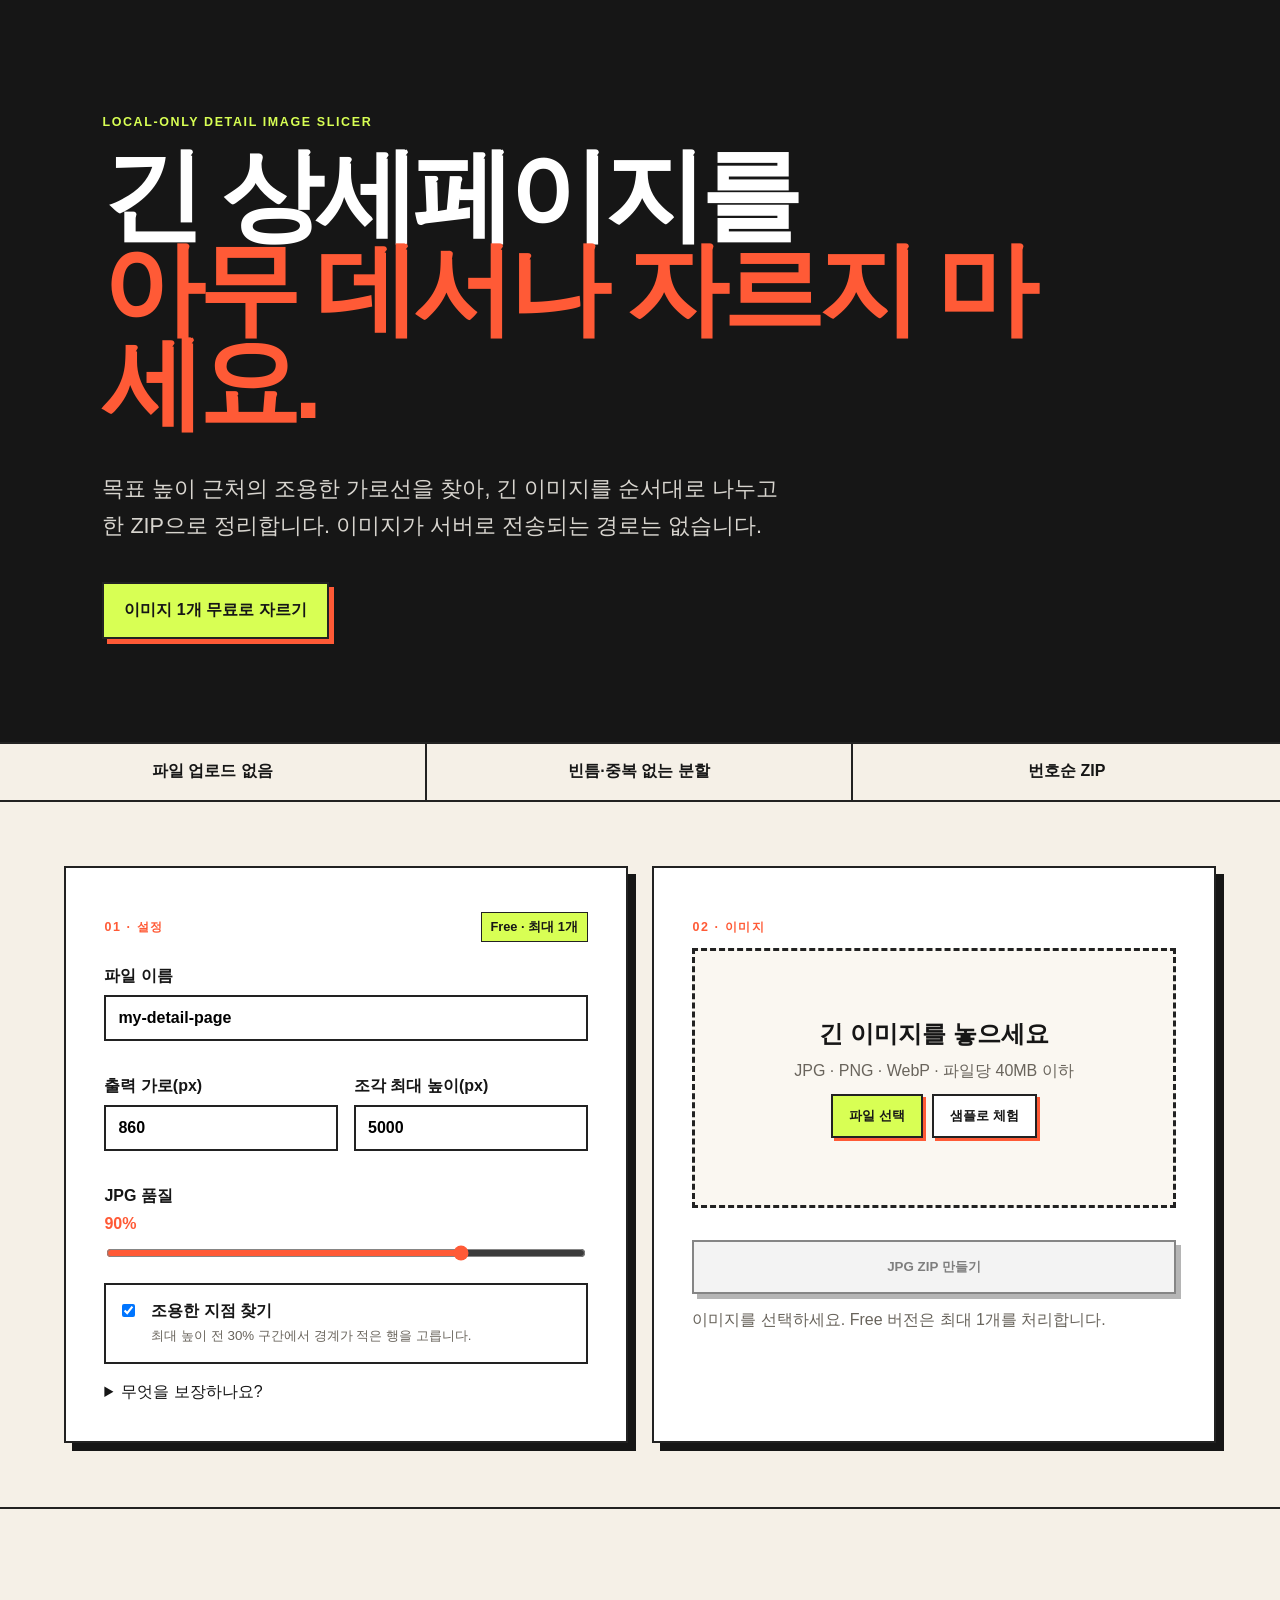
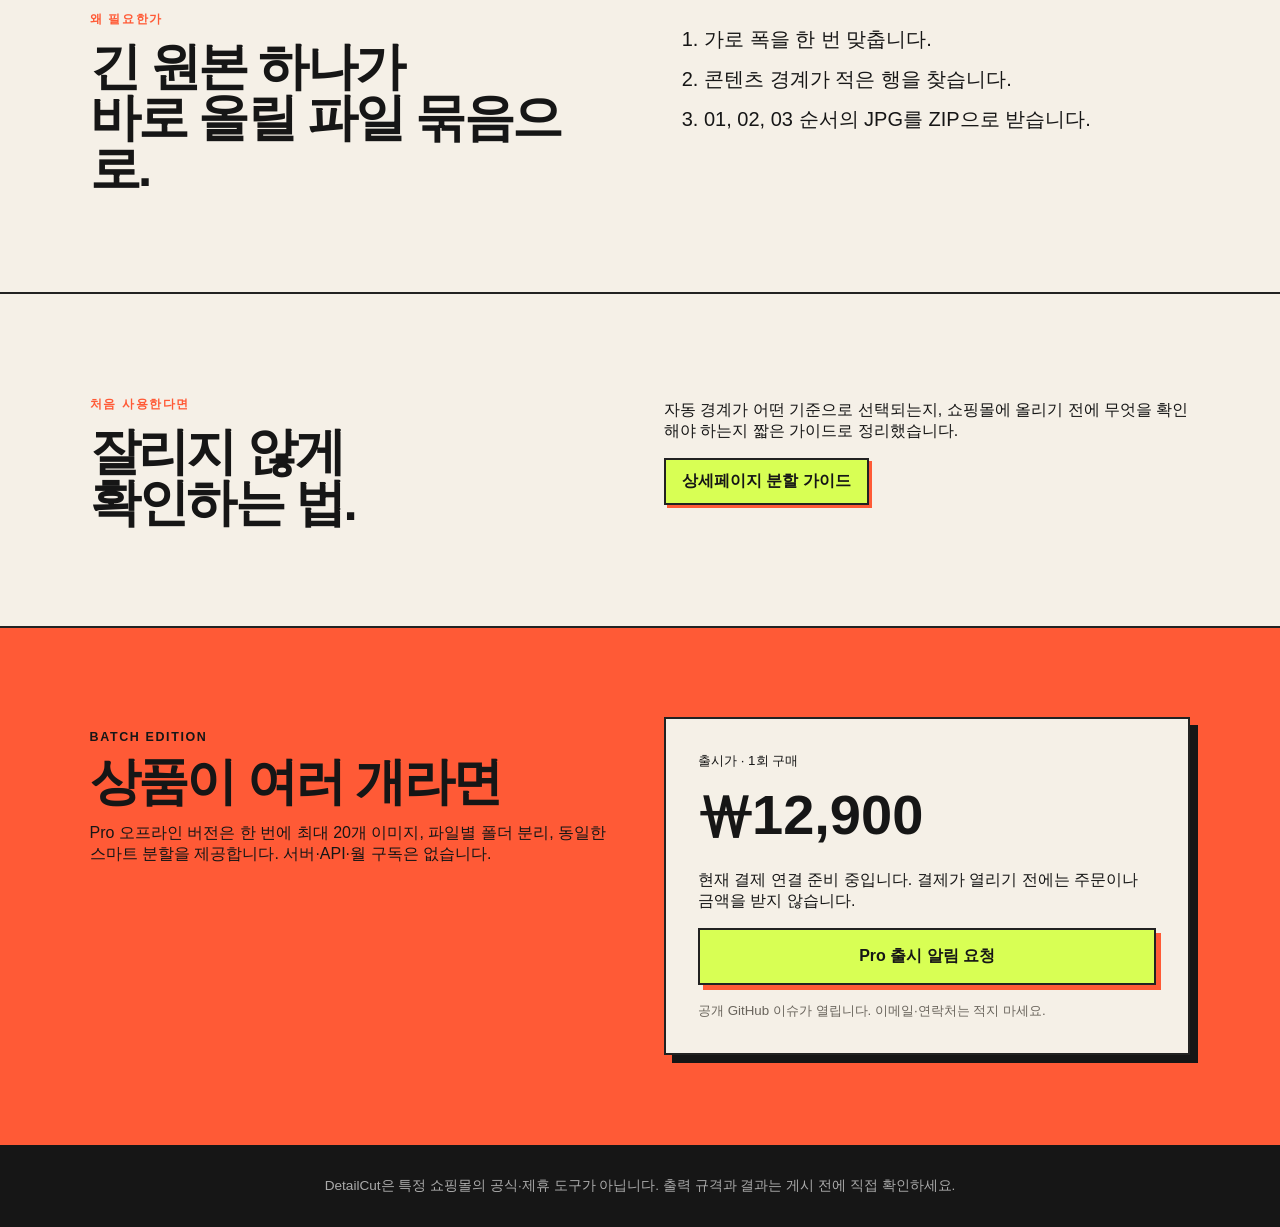
==== index.html @ d0f5c9bd "Add privacy-safe Pro interest path" ====
<!doctype html>
<html lang="ko">
<head>
  <meta charset="utf-8">
  <meta name="viewport" content="width=device-width, initial-scale=1">
  <meta name="description" content="긴 상품 상세 이미지를 내용이 적은 지점에서 나눠 JPG와 ZIP으로 받는 로컬 브라우저 도구입니다.">
  <link rel="canonical" href="https://softpeanut.github.io/detailcut/">
  <meta property="og:type" content="website">
  <meta property="og:title" content="DetailCut — 긴 상세페이지, 끊김 적게 나누기">
  <meta property="og:description" content="긴 상품 상세 이미지를 조용한 경계에서 나눠 번호순 JPG ZIP으로 받으세요. 파일은 서버로 전송되지 않습니다.">
  <meta property="og:url" content="https://softpeanut.github.io/detailcut/">
  <meta property="og:image" content="https://softpeanut.github.io/detailcut/cover.png">
  <meta name="twitter:card" content="summary_large_image">
  <title>DetailCut — 긴 상세페이지, 끊김 적게 나누기</title>
  <link rel="stylesheet" href="styles.css">
  <script type="application/ld+json">{"@context":"https://schema.org","@type":"WebApplication","name":"DetailCut","url":"https://softpeanut.github.io/detailcut/","applicationCategory":"DesignApplication","operatingSystem":"Any modern browser","isAccessibleForFree":true,"description":"긴 상품 상세 이미지를 조용한 가로 경계에서 나눠 번호순 JPG ZIP으로 만드는 로컬 브라우저 도구입니다.","offers":{"@type":"Offer","price":"0","priceCurrency":"KRW"}}</script>
</head>
<body>
  <header>
    <p class="eyebrow">LOCAL-ONLY DETAIL IMAGE SLICER</p>
    <h1>긴 상세페이지를<br><em>아무 데서나 자르지 마세요.</em></h1>
    <p class="lead">목표 높이 근처의 조용한 가로선을 찾아, 긴 이미지를 순서대로 나누고 한 ZIP으로 정리합니다. 이미지가 서버로 전송되는 경로는 없습니다.</p>
    <a class="button" href="#tool">이미지 1개 무료로 자르기</a>
  </header>

  <main>
    <section class="proof" aria-label="제품 특징">
      <span>파일 업로드 없음</span><span>빈틈·중복 없는 분할</span><span>번호순 ZIP</span>
    </section>

    <section id="tool" class="workspace">
      <div class="panel settings">
        <div class="section-title"><p class="eyebrow dark">01 · 설정</p><span id="edition" class="edition"></span></div>
        <label>파일 이름
          <input id="name" value="my-detail-page" maxlength="60" autocomplete="off">
        </label>
        <div class="grid">
          <label>출력 가로(px)
            <input id="width" type="number" min="320" max="2400" step="1" value="860">
          </label>
          <label>조각 최대 높이(px)
            <input id="height" type="number" min="800" max="10000" step="1" value="5000">
          </label>
        </div>
        <label>JPG 품질 <output id="quality-value">90%</output>
          <input id="quality" type="range" min="60" max="100" value="90">
        </label>
        <label class="toggle"><input id="smart-cut" type="checkbox" checked><span><b>조용한 지점 찾기</b><small>최대 높이 전 30% 구간에서 경계가 적은 행을 고릅니다.</small></span></label>
        <details><summary>무엇을 보장하나요?</summary><p>결과 조각의 행은 순서대로 이어지고 겹치거나 비지 않습니다. 다만 자동 분할은 이미지의 의미를 이해하지 않으므로, 업로드 전에 결과를 직접 확인해야 합니다.</p></details>
      </div>

      <div class="panel input-panel">
        <p class="eyebrow dark">02 · 이미지</p>
        <div id="dropzone" class="dropzone" role="button" tabindex="0" aria-label="긴 상세 이미지 선택">
          <input id="files" type="file" accept="image/jpeg,image/png,image/webp" hidden>
          <strong>긴 이미지를 놓으세요</strong>
          <span>JPG · PNG · WebP · 파일당 40MB 이하</span>
          <div class="drop-actions"><button id="browse" class="button small" type="button">파일 선택</button><button id="sample" class="button small secondary" type="button">샘플로 체험</button></div>
        </div>
        <div id="queue" class="queue" aria-live="polite"></div>
        <div id="preview" class="preview" hidden><canvas id="preview-canvas" aria-label="예상 분할선 미리보기"></canvas><p id="preview-summary"></p></div>
        <button id="export" class="button export" type="button" disabled>JPG ZIP 만들기</button>
        <p id="status" class="status" role="status"></p>
      </div>
    </section>

    <section class="explain">
      <div><p class="eyebrow dark">왜 필요한가</p><h2>긴 원본 하나가<br>바로 올릴 파일 묶음으로.</h2></div>
      <ol><li>가로 폭을 한 번 맞춥니다.</li><li>콘텐츠 경계가 적은 행을 찾습니다.</li><li>01, 02, 03 순서의 JPG를 ZIP으로 받습니다.</li></ol>
    </section>

    <section class="explain">
      <div><p class="eyebrow dark">처음 사용한다면</p><h2>잘리지 않게<br>확인하는 법.</h2></div>
      <div><p>자동 경계가 어떤 기준으로 선택되는지, 쇼핑몰에 올리기 전에 무엇을 확인해야 하는지 짧은 가이드로 정리했습니다.</p><a class="button small" href="guide.html">상세페이지 분할 가이드</a></div>
    </section>

    <section class="pricing">
      <div><p class="eyebrow">BATCH EDITION</p><h2>상품이 여러 개라면</h2><p>Pro 오프라인 버전은 한 번에 최대 20개 이미지, 파일별 폴더 분리, 동일한 스마트 분할을 제공합니다. 서버·API·월 구독은 없습니다.</p></div>
      <div class="price"><small>출시가 · 1회 구매</small><strong>₩12,900</strong><p>현재 결제 연결 준비 중입니다. 결제가 열리기 전에는 주문이나 금액을 받지 않습니다.</p><a class="button interest" href="https://github.com/softpeanut/detailcut/issues/new?template=pro-interest.yml" rel="nofollow">Pro 출시 알림 요청</a><small class="privacy-note">공개 GitHub 이슈가 열립니다. 이메일·연락처는 적지 마세요.</small></div>
    </section>
  </main>

  <footer>DetailCut은 특정 쇼핑몰의 공식·제휴 도구가 아닙니다. 출력 규격과 결과는 게시 전에 직접 확인하세요.</footer>
  <script src="core.js"></script>
  <script src="app.js"></script>
</body>
</html>
---- styles.css ----
:root{--ink:#161616;--paper:#f5f0e7;--orange:#ff5a36;--lime:#d8ff54;--line:#222;--muted:#69645c}*{box-sizing:border-box}html{scroll-behavior:smooth}body{margin:0;background:var(--paper);color:var(--ink);font-family:Arial,"Apple SD Gothic Neo","Noto Sans KR",sans-serif}header{min-height:70vh;padding:8vw;display:flex;flex-direction:column;justify-content:center;background:var(--ink);color:white;border-bottom:2px solid var(--line)}.eyebrow{font-weight:800;letter-spacing:.13em;font-size:.78rem;text-transform:uppercase;color:var(--lime)}.eyebrow.dark{color:var(--orange)}h1{max-width:980px;margin:.4rem 0 1.2rem;font-size:clamp(3rem,8vw,7.5rem);line-height:.92;letter-spacing:-.06em}h1 em{font-style:normal;color:var(--orange)}.lead{max-width:690px;font-size:clamp(1rem,2vw,1.35rem);line-height:1.7;color:#d8d5cf}.button{display:inline-flex;align-items:center;justify-content:center;width:max-content;border:2px solid var(--line);background:var(--lime);color:var(--ink);font-weight:900;text-decoration:none;padding:1rem 1.25rem;box-shadow:5px 5px 0 var(--orange);cursor:pointer}.button:disabled{cursor:not-allowed;filter:grayscale(1);opacity:.55}.button.small{padding:.7rem 1rem;box-shadow:3px 3px 0 var(--orange)}.button.secondary{background:#fff}.drop-actions{display:flex;gap:.6rem;flex-wrap:wrap;justify-content:center}header .button{margin-top:1rem}.proof{display:grid;grid-template-columns:repeat(3,1fr);border-bottom:2px solid var(--line)}.proof span{padding:1.1rem;text-align:center;font-weight:800;border-right:2px solid var(--line)}.proof span:last-child{border-right:0}.workspace{display:grid;grid-template-columns:1fr 1fr;gap:1.5rem;padding:5vw;max-width:1280px;margin:auto}.panel{border:2px solid var(--line);background:#fff;padding:clamp(1.25rem,3vw,2.5rem);box-shadow:8px 8px 0 var(--ink)}.section-title{display:flex;align-items:center;justify-content:space-between}.edition{font-size:.8rem;font-weight:800;background:var(--lime);padding:.35rem .55rem;border:1px solid var(--line)}label{display:flex;flex-direction:column;gap:.5rem;margin:1.1rem 0;font-weight:800}input{font:inherit;border:2px solid var(--line);padding:.75rem;background:#fff}input[type=range]{padding:0;accent-color:var(--orange)}output{color:var(--orange)}.grid{display:grid;grid-template-columns:1fr 1fr;gap:1rem}.toggle{flex-direction:row;align-items:flex-start;border:2px solid var(--line);padding:1rem}.toggle input{margin:.2rem .5rem 0 0}.toggle span{display:flex;flex-direction:column;gap:.3rem}.toggle small,details p{font-weight:400;color:var(--muted);line-height:1.5}.dropzone{min-height:260px;border:3px dashed var(--line);display:flex;flex-direction:column;align-items:center;justify-content:center;gap:.7rem;text-align:center;background:#faf7f1;cursor:pointer}.dropzone.over{background:var(--lime)}.dropzone strong{font-size:1.5rem}.dropzone span{color:var(--muted)}.queue{display:grid;gap:.5rem;margin-top:1rem}.queue-item{display:grid;grid-template-columns:1fr auto auto;gap:.7rem;align-items:center;border:1px solid var(--line);padding:.65rem}.queue-item span{overflow:hidden;text-overflow:ellipsis;white-space:nowrap}.queue-item button{border:0;background:none;text-decoration:underline;cursor:pointer}.preview{margin-top:1rem;border:2px solid var(--line);padding:1rem;background:#f6f2ea}.preview canvas{display:block;max-width:100%;max-height:520px;margin:auto;border:1px solid var(--line)}.preview p{margin:.75rem 0 0;font-size:.85rem;line-height:1.5}.export{width:100%;margin-top:1rem}.status{min-height:1.5em;color:var(--muted)}.status[data-kind=error]{color:#b42318}.status[data-kind=success]{color:#147a3e}.explain,.pricing{display:grid;grid-template-columns:1fr 1fr;gap:3rem;padding:7vw;border-top:2px solid var(--line)}h2{font-size:clamp(2.1rem,4vw,4.5rem);line-height:1;letter-spacing:-.05em;margin:.5rem 0}.explain ol{font-size:1.25rem;line-height:2}.pricing{background:var(--orange)}.pricing .eyebrow{color:var(--ink)}.price{background:var(--paper);border:2px solid var(--line);padding:2rem;box-shadow:8px 8px 0 var(--ink)}.price strong{display:block;font-size:3.5rem;margin:.5rem 0}.price .interest{width:100%}.privacy-note{display:block;margin-top:1rem;color:var(--muted);line-height:1.5}footer{padding:2rem 5vw;background:var(--ink);color:#aaa;text-align:center;font-size:.85rem}@media(max-width:760px){header{padding:4rem 1.25rem;min-height:auto}.proof,.workspace,.explain,.pricing{grid-template-columns:1fr}.proof span{border-right:0;border-bottom:2px solid var(--line)}.proof span:last-child{border-bottom:0}.workspace{padding:2rem 1rem}.grid{grid-template-columns:1fr}.explain,.pricing{padding:4rem 1.25rem}}
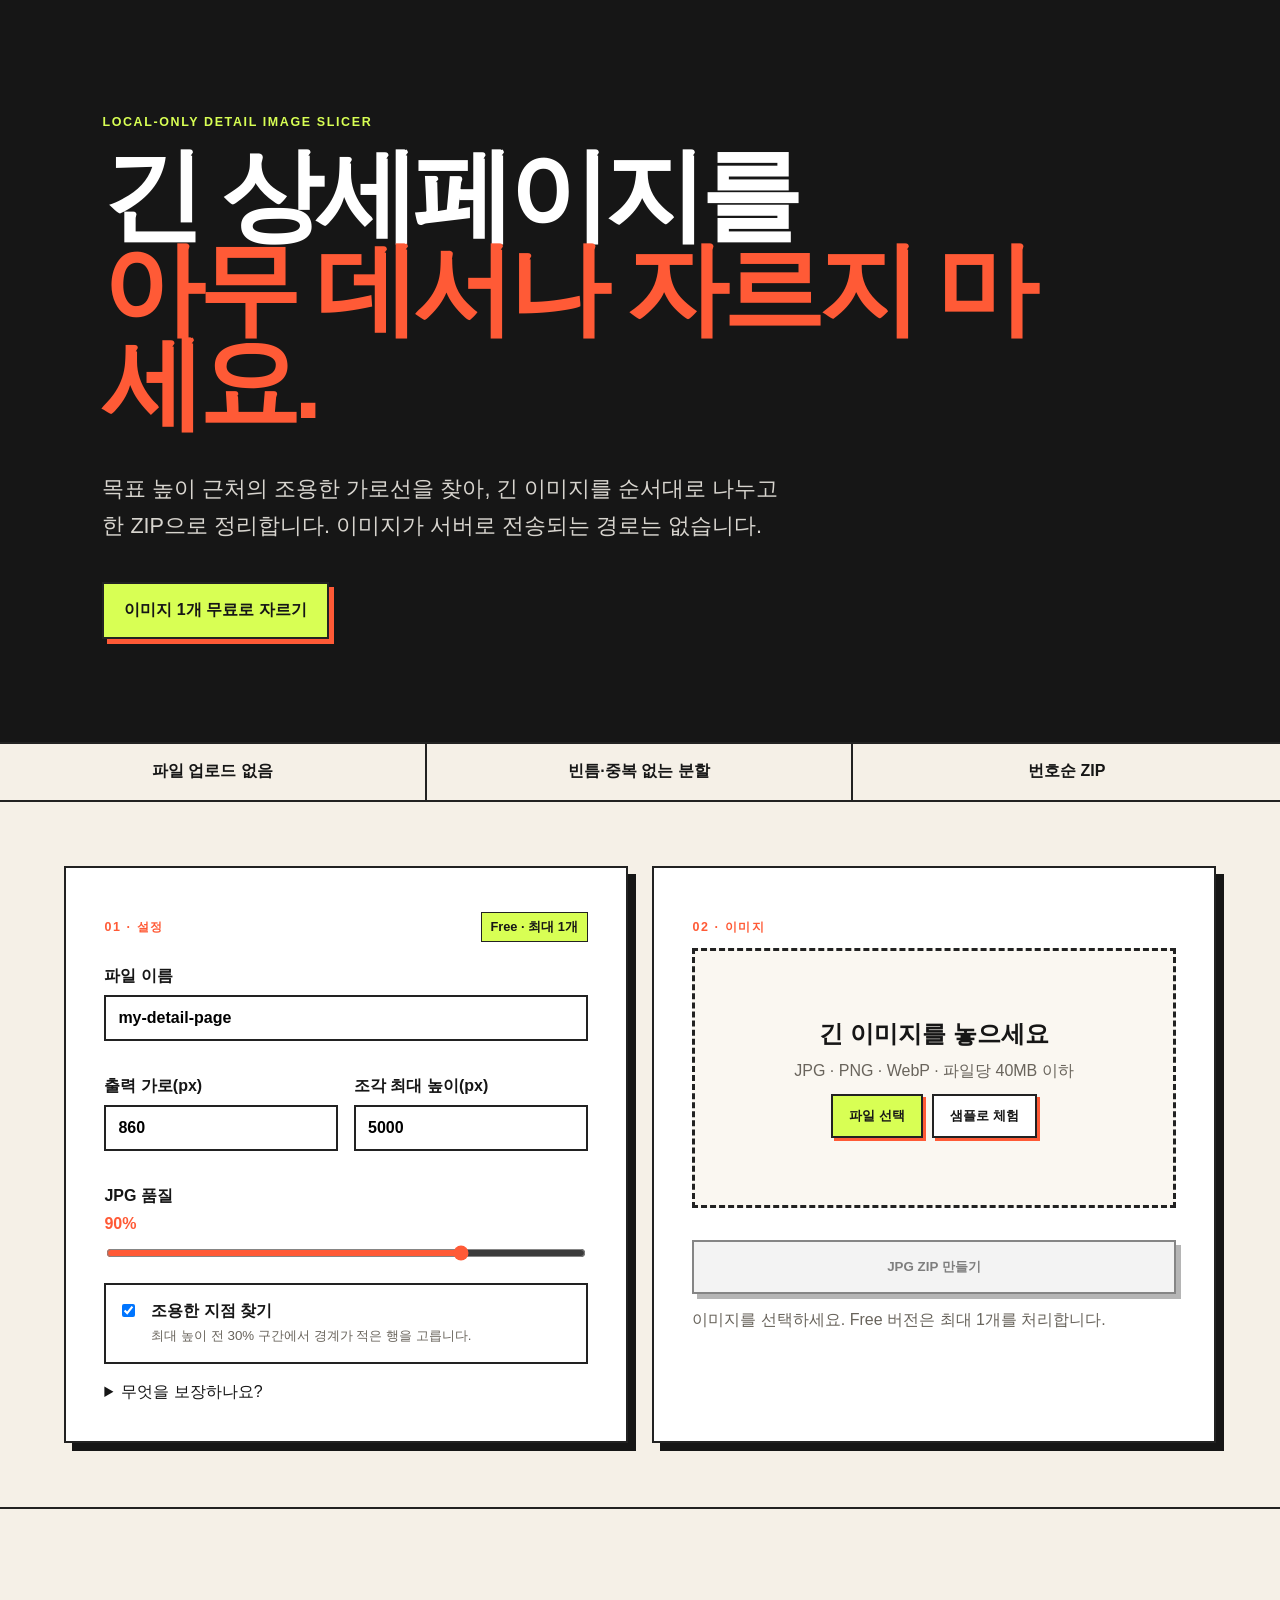
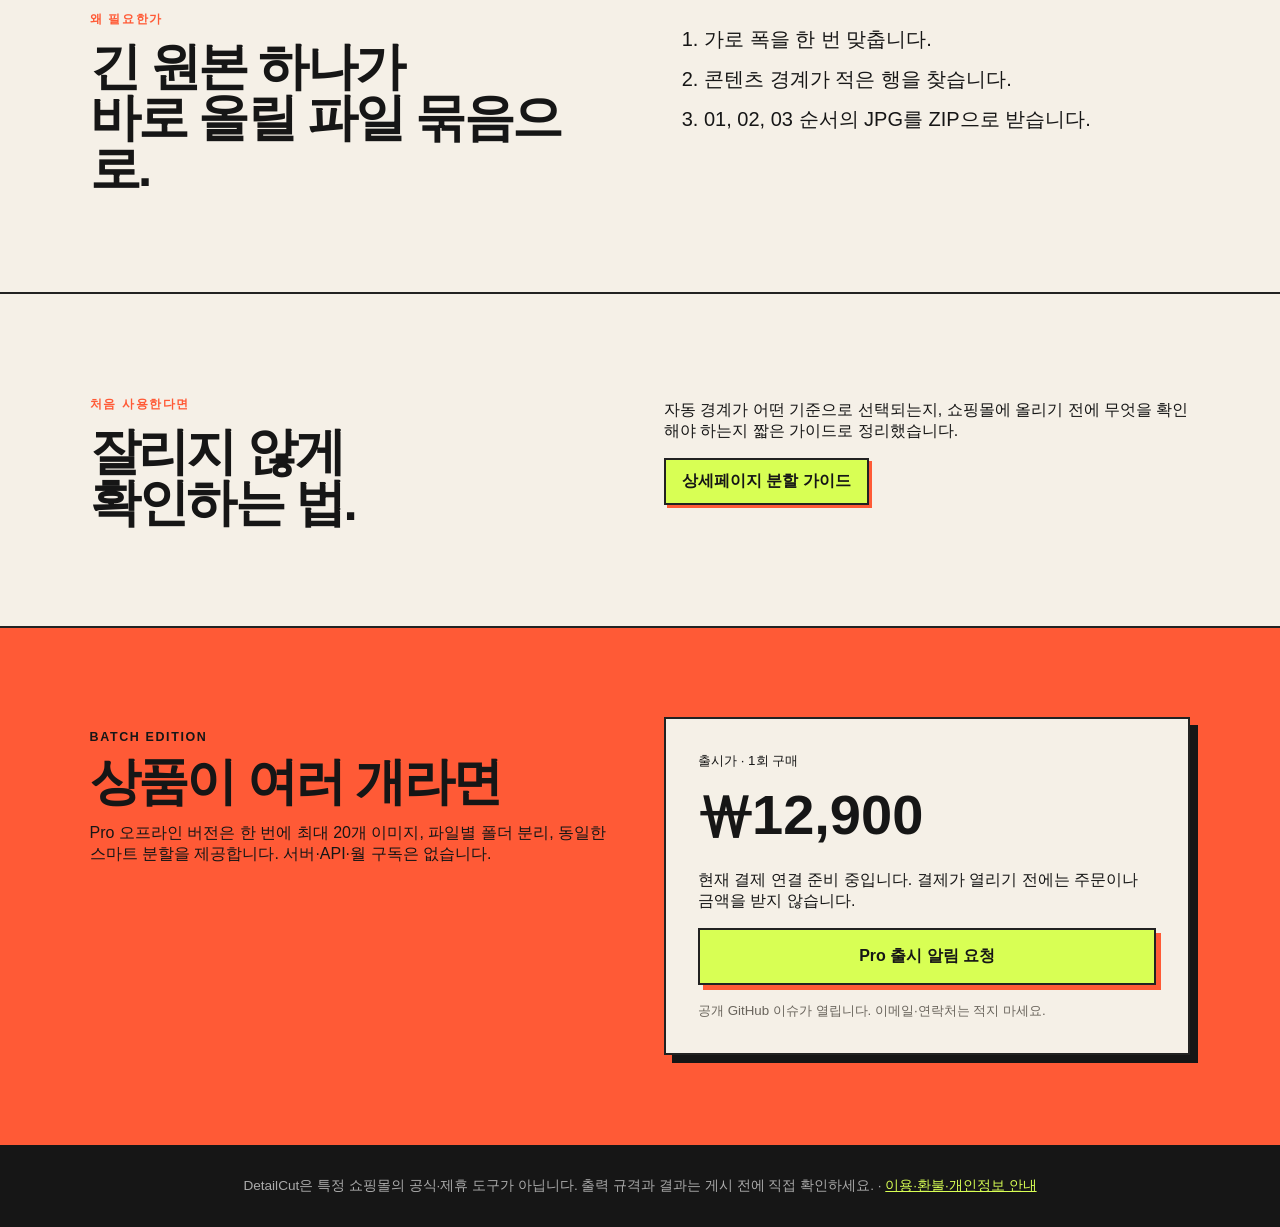
==== commit 7436edc3: "Add buyer terms and privacy disclosures" ====
--- a/index.html
+++ b/index.html
@@ -80,7 +80,7 @@
     </section>
   </main>
 
-  <footer>DetailCut은 특정 쇼핑몰의 공식·제휴 도구가 아닙니다. 출력 규격과 결과는 게시 전에 직접 확인하세요.</footer>
+  <footer>DetailCut은 특정 쇼핑몰의 공식·제휴 도구가 아닙니다. 출력 규격과 결과는 게시 전에 직접 확인하세요. · <a href="terms.html">이용·환불·개인정보 안내</a></footer>
   <script src="core.js"></script>
   <script src="app.js"></script>
 </body>
--- a/styles.css
+++ b/styles.css
@@ -1 +1 @@
-:root{--ink:#161616;--paper:#f5f0e7;--orange:#ff5a36;--lime:#d8ff54;--line:#222;--muted:#69645c}*{box-sizing:border-box}html{scroll-behavior:smooth}body{margin:0;background:var(--paper);color:var(--ink);font-family:Arial,"Apple SD Gothic Neo","Noto Sans KR",sans-serif}header{min-height:70vh;padding:8vw;display:flex;flex-direction:column;justify-content:center;background:var(--ink);color:white;border-bottom:2px solid var(--line)}.eyebrow{font-weight:800;letter-spacing:.13em;font-size:.78rem;text-transform:uppercase;color:var(--lime)}.eyebrow.dark{color:var(--orange)}h1{max-width:980px;margin:.4rem 0 1.2rem;font-size:clamp(3rem,8vw,7.5rem);line-height:.92;letter-spacing:-.06em}h1 em{font-style:normal;color:var(--orange)}.lead{max-width:690px;font-size:clamp(1rem,2vw,1.35rem);line-height:1.7;color:#d8d5cf}.button{display:inline-flex;align-items:center;justify-content:center;width:max-content;border:2px solid var(--line);background:var(--lime);color:var(--ink);font-weight:900;text-decoration:none;padding:1rem 1.25rem;box-shadow:5px 5px 0 var(--orange);cursor:pointer}.button:disabled{cursor:not-allowed;filter:grayscale(1);opacity:.55}.button.small{padding:.7rem 1rem;box-shadow:3px 3px 0 var(--orange)}.button.secondary{background:#fff}.drop-actions{display:flex;gap:.6rem;flex-wrap:wrap;justify-content:center}header .button{margin-top:1rem}.proof{display:grid;grid-template-columns:repeat(3,1fr);border-bottom:2px solid var(--line)}.proof span{padding:1.1rem;text-align:center;font-weight:800;border-right:2px solid var(--line)}.proof span:last-child{border-right:0}.workspace{display:grid;grid-template-columns:1fr 1fr;gap:1.5rem;padding:5vw;max-width:1280px;margin:auto}.panel{border:2px solid var(--line);background:#fff;padding:clamp(1.25rem,3vw,2.5rem);box-shadow:8px 8px 0 var(--ink)}.section-title{display:flex;align-items:center;justify-content:space-between}.edition{font-size:.8rem;font-weight:800;background:var(--lime);padding:.35rem .55rem;border:1px solid var(--line)}label{display:flex;flex-direction:column;gap:.5rem;margin:1.1rem 0;font-weight:800}input{font:inherit;border:2px solid var(--line);padding:.75rem;background:#fff}input[type=range]{padding:0;accent-color:var(--orange)}output{color:var(--orange)}.grid{display:grid;grid-template-columns:1fr 1fr;gap:1rem}.toggle{flex-direction:row;align-items:flex-start;border:2px solid var(--line);padding:1rem}.toggle input{margin:.2rem .5rem 0 0}.toggle span{display:flex;flex-direction:column;gap:.3rem}.toggle small,details p{font-weight:400;color:var(--muted);line-height:1.5}.dropzone{min-height:260px;border:3px dashed var(--line);display:flex;flex-direction:column;align-items:center;justify-content:center;gap:.7rem;text-align:center;background:#faf7f1;cursor:pointer}.dropzone.over{background:var(--lime)}.dropzone strong{font-size:1.5rem}.dropzone span{color:var(--muted)}.queue{display:grid;gap:.5rem;margin-top:1rem}.queue-item{display:grid;grid-template-columns:1fr auto auto;gap:.7rem;align-items:center;border:1px solid var(--line);padding:.65rem}.queue-item span{overflow:hidden;text-overflow:ellipsis;white-space:nowrap}.queue-item button{border:0;background:none;text-decoration:underline;cursor:pointer}.preview{margin-top:1rem;border:2px solid var(--line);padding:1rem;background:#f6f2ea}.preview canvas{display:block;max-width:100%;max-height:520px;margin:auto;border:1px solid var(--line)}.preview p{margin:.75rem 0 0;font-size:.85rem;line-height:1.5}.export{width:100%;margin-top:1rem}.status{min-height:1.5em;color:var(--muted)}.status[data-kind=error]{color:#b42318}.status[data-kind=success]{color:#147a3e}.explain,.pricing{display:grid;grid-template-columns:1fr 1fr;gap:3rem;padding:7vw;border-top:2px solid var(--line)}h2{font-size:clamp(2.1rem,4vw,4.5rem);line-height:1;letter-spacing:-.05em;margin:.5rem 0}.explain ol{font-size:1.25rem;line-height:2}.pricing{background:var(--orange)}.pricing .eyebrow{color:var(--ink)}.price{background:var(--paper);border:2px solid var(--line);padding:2rem;box-shadow:8px 8px 0 var(--ink)}.price strong{display:block;font-size:3.5rem;margin:.5rem 0}.price .interest{width:100%}.privacy-note{display:block;margin-top:1rem;color:var(--muted);line-height:1.5}footer{padding:2rem 5vw;background:var(--ink);color:#aaa;text-align:center;font-size:.85rem}@media(max-width:760px){header{padding:4rem 1.25rem;min-height:auto}.proof,.workspace,.explain,.pricing{grid-template-columns:1fr}.proof span{border-right:0;border-bottom:2px solid var(--line)}.proof span:last-child{border-bottom:0}.workspace{padding:2rem 1rem}.grid{grid-template-columns:1fr}.explain,.pricing{padding:4rem 1.25rem}}
+:root{--ink:#161616;--paper:#f5f0e7;--orange:#ff5a36;--lime:#d8ff54;--line:#222;--muted:#69645c}*{box-sizing:border-box}html{scroll-behavior:smooth}body{margin:0;background:var(--paper);color:var(--ink);font-family:Arial,"Apple SD Gothic Neo","Noto Sans KR",sans-serif}header{min-height:70vh;padding:8vw;display:flex;flex-direction:column;justify-content:center;background:var(--ink);color:white;border-bottom:2px solid var(--line)}.eyebrow{font-weight:800;letter-spacing:.13em;font-size:.78rem;text-transform:uppercase;color:var(--lime)}.eyebrow.dark{color:var(--orange)}h1{max-width:980px;margin:.4rem 0 1.2rem;font-size:clamp(3rem,8vw,7.5rem);line-height:.92;letter-spacing:-.06em}h1 em{font-style:normal;color:var(--orange)}.lead{max-width:690px;font-size:clamp(1rem,2vw,1.35rem);line-height:1.7;color:#d8d5cf}.button{display:inline-flex;align-items:center;justify-content:center;width:max-content;border:2px solid var(--line);background:var(--lime);color:var(--ink);font-weight:900;text-decoration:none;padding:1rem 1.25rem;box-shadow:5px 5px 0 var(--orange);cursor:pointer}.button:disabled{cursor:not-allowed;filter:grayscale(1);opacity:.55}.button.small{padding:.7rem 1rem;box-shadow:3px 3px 0 var(--orange)}.button.secondary{background:#fff}.drop-actions{display:flex;gap:.6rem;flex-wrap:wrap;justify-content:center}header .button{margin-top:1rem}.proof{display:grid;grid-template-columns:repeat(3,1fr);border-bottom:2px solid var(--line)}.proof span{padding:1.1rem;text-align:center;font-weight:800;border-right:2px solid var(--line)}.proof span:last-child{border-right:0}.workspace{display:grid;grid-template-columns:1fr 1fr;gap:1.5rem;padding:5vw;max-width:1280px;margin:auto}.panel{border:2px solid var(--line);background:#fff;padding:clamp(1.25rem,3vw,2.5rem);box-shadow:8px 8px 0 var(--ink)}.section-title{display:flex;align-items:center;justify-content:space-between}.edition{font-size:.8rem;font-weight:800;background:var(--lime);padding:.35rem .55rem;border:1px solid var(--line)}label{display:flex;flex-direction:column;gap:.5rem;margin:1.1rem 0;font-weight:800}input{font:inherit;border:2px solid var(--line);padding:.75rem;background:#fff}input[type=range]{padding:0;accent-color:var(--orange)}output{color:var(--orange)}.grid{display:grid;grid-template-columns:1fr 1fr;gap:1rem}.toggle{flex-direction:row;align-items:flex-start;border:2px solid var(--line);padding:1rem}.toggle input{margin:.2rem .5rem 0 0}.toggle span{display:flex;flex-direction:column;gap:.3rem}.toggle small,details p{font-weight:400;color:var(--muted);line-height:1.5}.dropzone{min-height:260px;border:3px dashed var(--line);display:flex;flex-direction:column;align-items:center;justify-content:center;gap:.7rem;text-align:center;background:#faf7f1;cursor:pointer}.dropzone.over{background:var(--lime)}.dropzone strong{font-size:1.5rem}.dropzone span{color:var(--muted)}.queue{display:grid;gap:.5rem;margin-top:1rem}.queue-item{display:grid;grid-template-columns:1fr auto auto;gap:.7rem;align-items:center;border:1px solid var(--line);padding:.65rem}.queue-item span{overflow:hidden;text-overflow:ellipsis;white-space:nowrap}.queue-item button{border:0;background:none;text-decoration:underline;cursor:pointer}.preview{margin-top:1rem;border:2px solid var(--line);padding:1rem;background:#f6f2ea}.preview canvas{display:block;max-width:100%;max-height:520px;margin:auto;border:1px solid var(--line)}.preview p{margin:.75rem 0 0;font-size:.85rem;line-height:1.5}.export{width:100%;margin-top:1rem}.status{min-height:1.5em;color:var(--muted)}.status[data-kind=error]{color:#b42318}.status[data-kind=success]{color:#147a3e}.explain,.pricing{display:grid;grid-template-columns:1fr 1fr;gap:3rem;padding:7vw;border-top:2px solid var(--line)}h2{font-size:clamp(2.1rem,4vw,4.5rem);line-height:1;letter-spacing:-.05em;margin:.5rem 0}.explain ol{font-size:1.25rem;line-height:2}.pricing{background:var(--orange)}.pricing .eyebrow{color:var(--ink)}.price{background:var(--paper);border:2px solid var(--line);padding:2rem;box-shadow:8px 8px 0 var(--ink)}.price strong{display:block;font-size:3.5rem;margin:.5rem 0}.price .interest{width:100%}.privacy-note{display:block;margin-top:1rem;color:var(--muted);line-height:1.5}.legal-page{max-width:880px;margin:auto;padding:5vw}.legal-page .panel{margin-bottom:2rem}.legal-page h2{font-size:2rem;letter-spacing:-.03em}.legal-page p,.legal-page li{line-height:1.75}.legal-page a{color:inherit}footer{padding:2rem 5vw;background:var(--ink);color:#aaa;text-align:center;font-size:.85rem}footer a{color:var(--lime)}@media(max-width:760px){header{padding:4rem 1.25rem;min-height:auto}.proof,.workspace,.explain,.pricing{grid-template-columns:1fr}.proof span{border-right:0;border-bottom:2px solid var(--line)}.proof span:last-child{border-bottom:0}.workspace{padding:2rem 1rem}.grid{grid-template-columns:1fr}.explain,.pricing{padding:4rem 1.25rem}.legal-page{padding:2rem 1rem}}
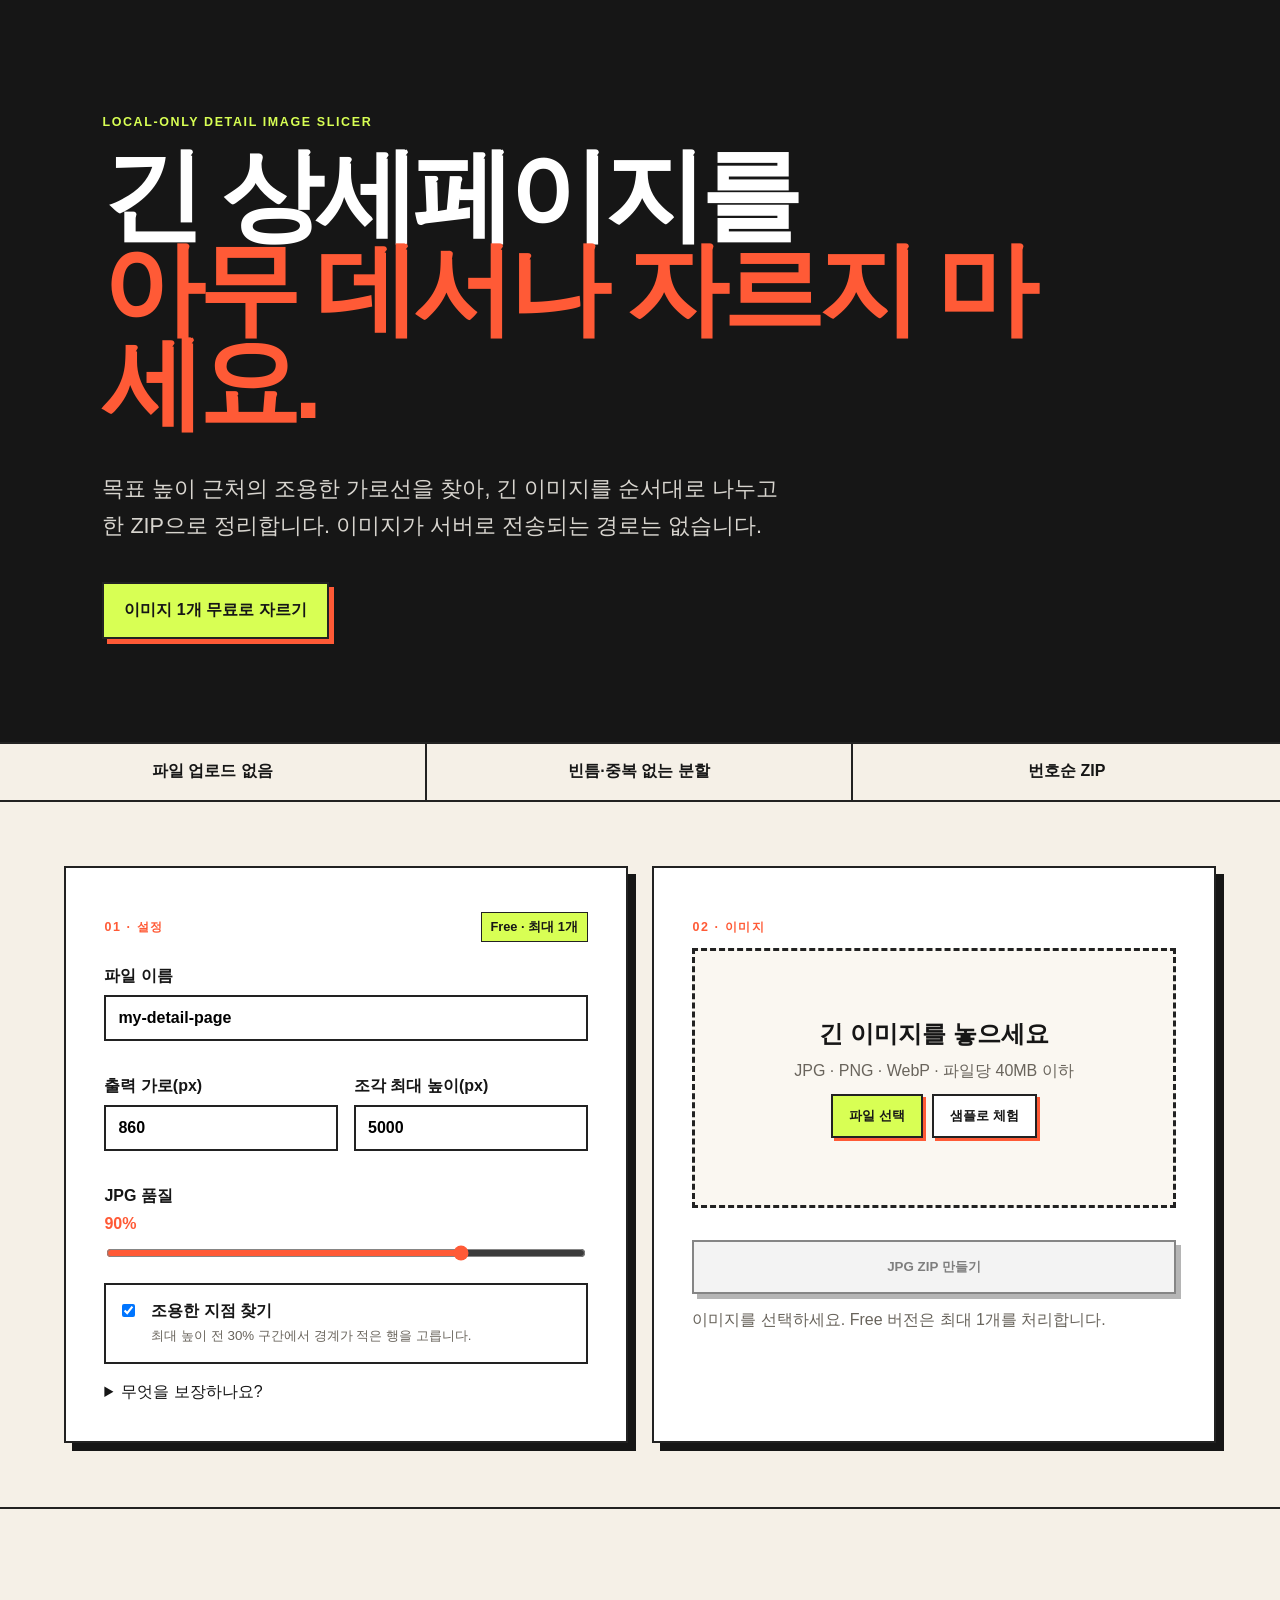
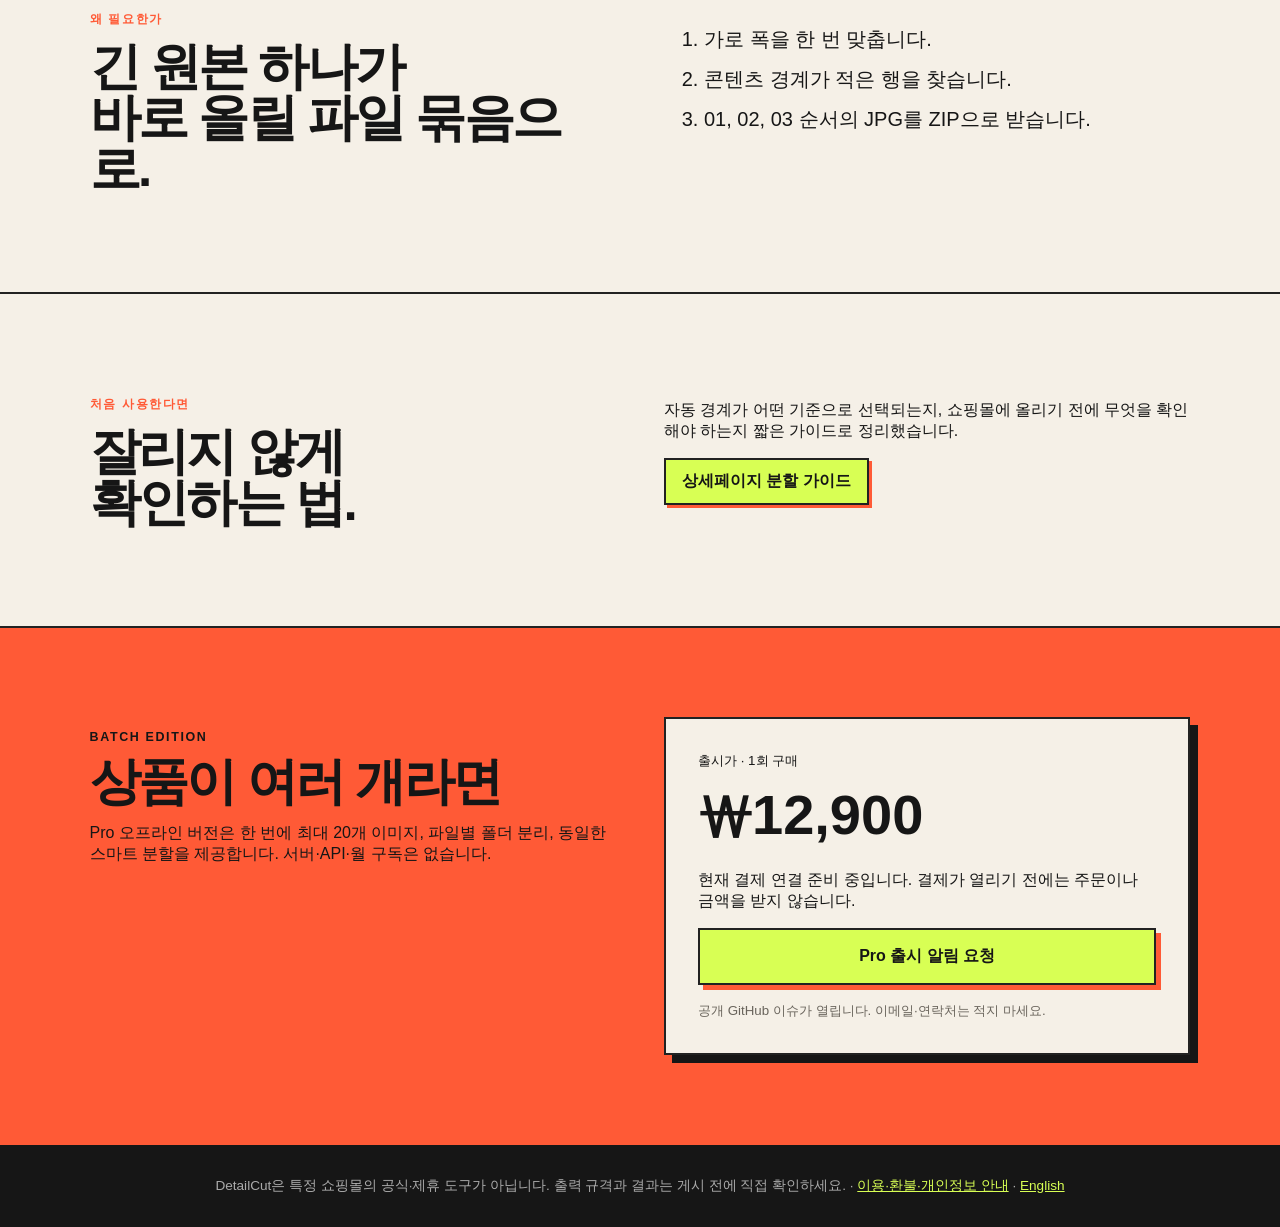
==== commit 161e83c3: "Add verified English DetailCut entry" ====
--- a/index.html
+++ b/index.html
@@ -5,6 +5,9 @@
   <meta name="viewport" content="width=device-width, initial-scale=1">
   <meta name="description" content="긴 상품 상세 이미지를 내용이 적은 지점에서 나눠 JPG와 ZIP으로 받는 로컬 브라우저 도구입니다.">
   <link rel="canonical" href="https://softpeanut.github.io/detailcut/">
+  <link rel="alternate" hreflang="ko" href="https://softpeanut.github.io/detailcut/">
+  <link rel="alternate" hreflang="en" href="https://softpeanut.github.io/detailcut/en.html">
+  <link rel="alternate" hreflang="x-default" href="https://softpeanut.github.io/detailcut/en.html">
   <meta property="og:type" content="website">
   <meta property="og:title" content="DetailCut — 긴 상세페이지, 끊김 적게 나누기">
   <meta property="og:description" content="긴 상품 상세 이미지를 조용한 경계에서 나눠 번호순 JPG ZIP으로 받으세요. 파일은 서버로 전송되지 않습니다.">
@@ -80,7 +83,7 @@
     </section>
   </main>
 
-  <footer>DetailCut은 특정 쇼핑몰의 공식·제휴 도구가 아닙니다. 출력 규격과 결과는 게시 전에 직접 확인하세요. · <a href="terms.html">이용·환불·개인정보 안내</a></footer>
+  <footer>DetailCut은 특정 쇼핑몰의 공식·제휴 도구가 아닙니다. 출력 규격과 결과는 게시 전에 직접 확인하세요. · <a href="terms.html">이용·환불·개인정보 안내</a> · <a href="en.html" lang="en">English</a></footer>
   <script src="core.js"></script>
   <script src="app.js"></script>
 </body>
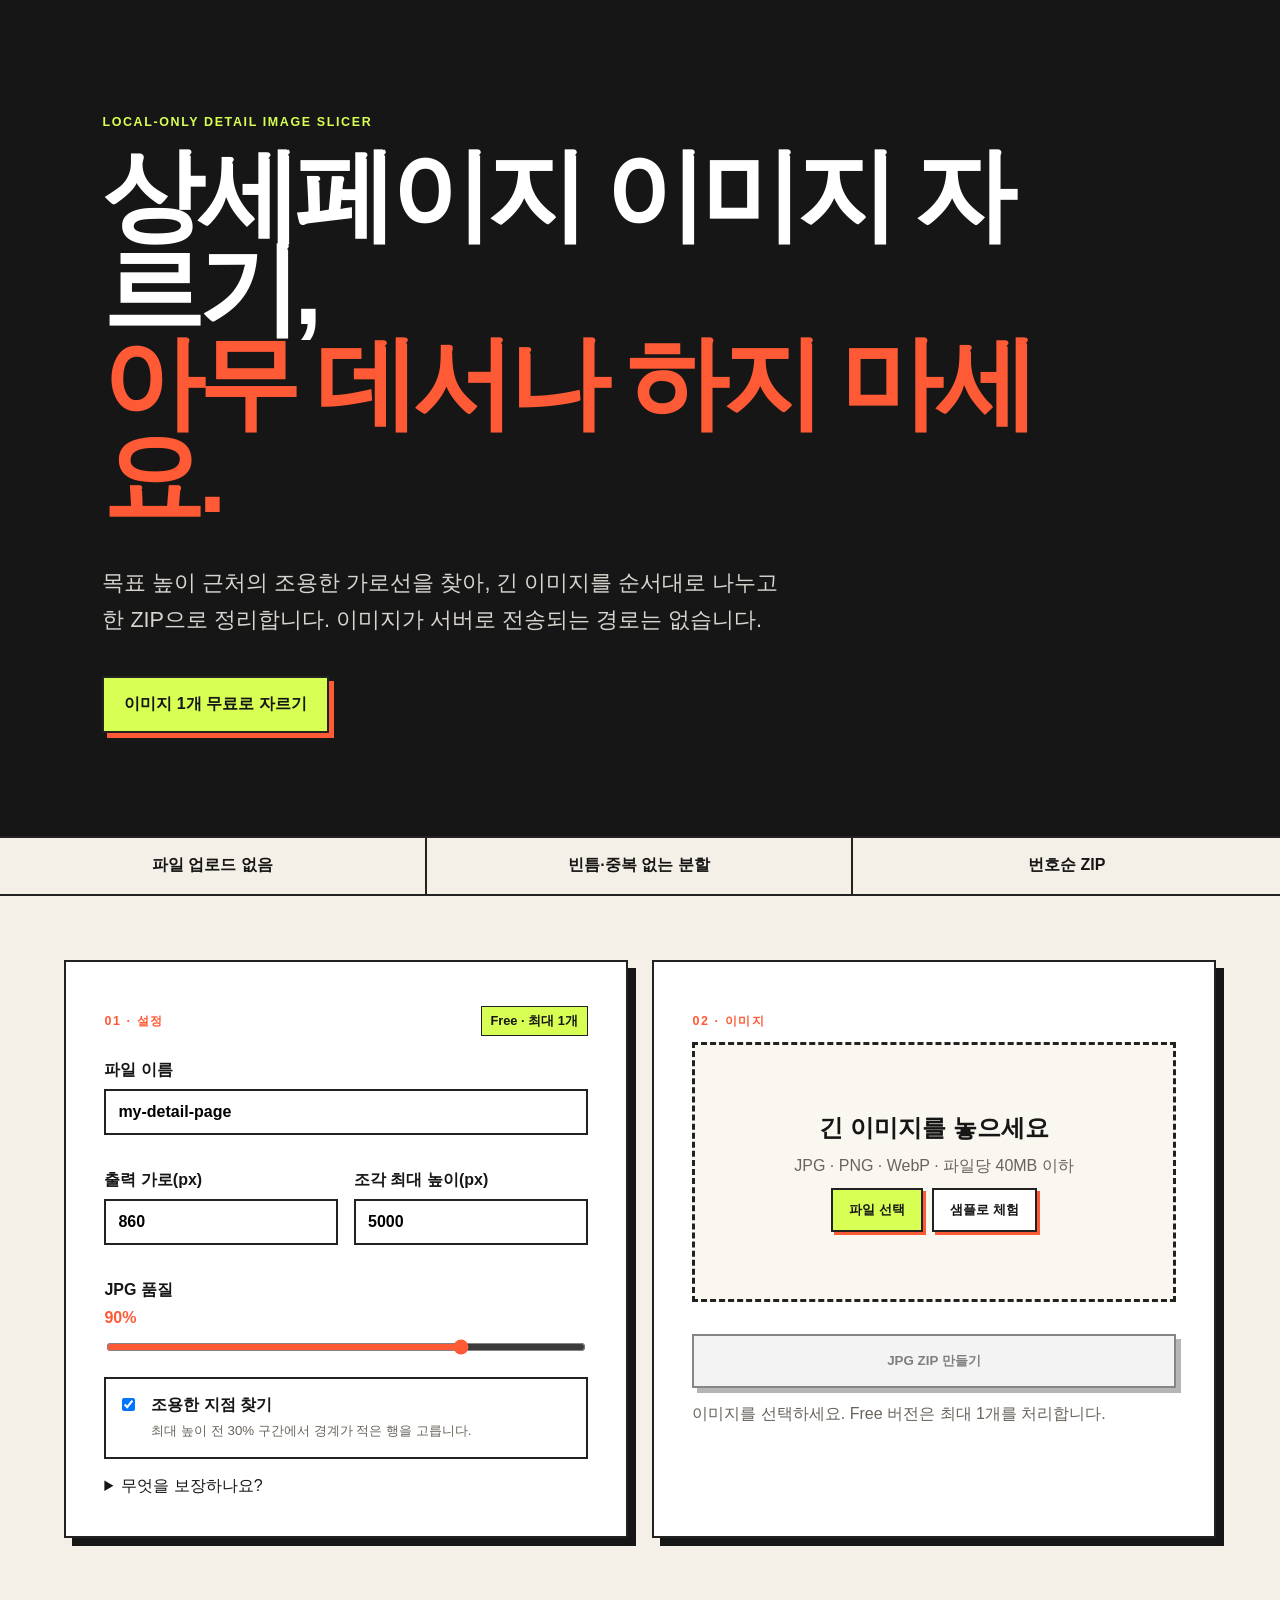
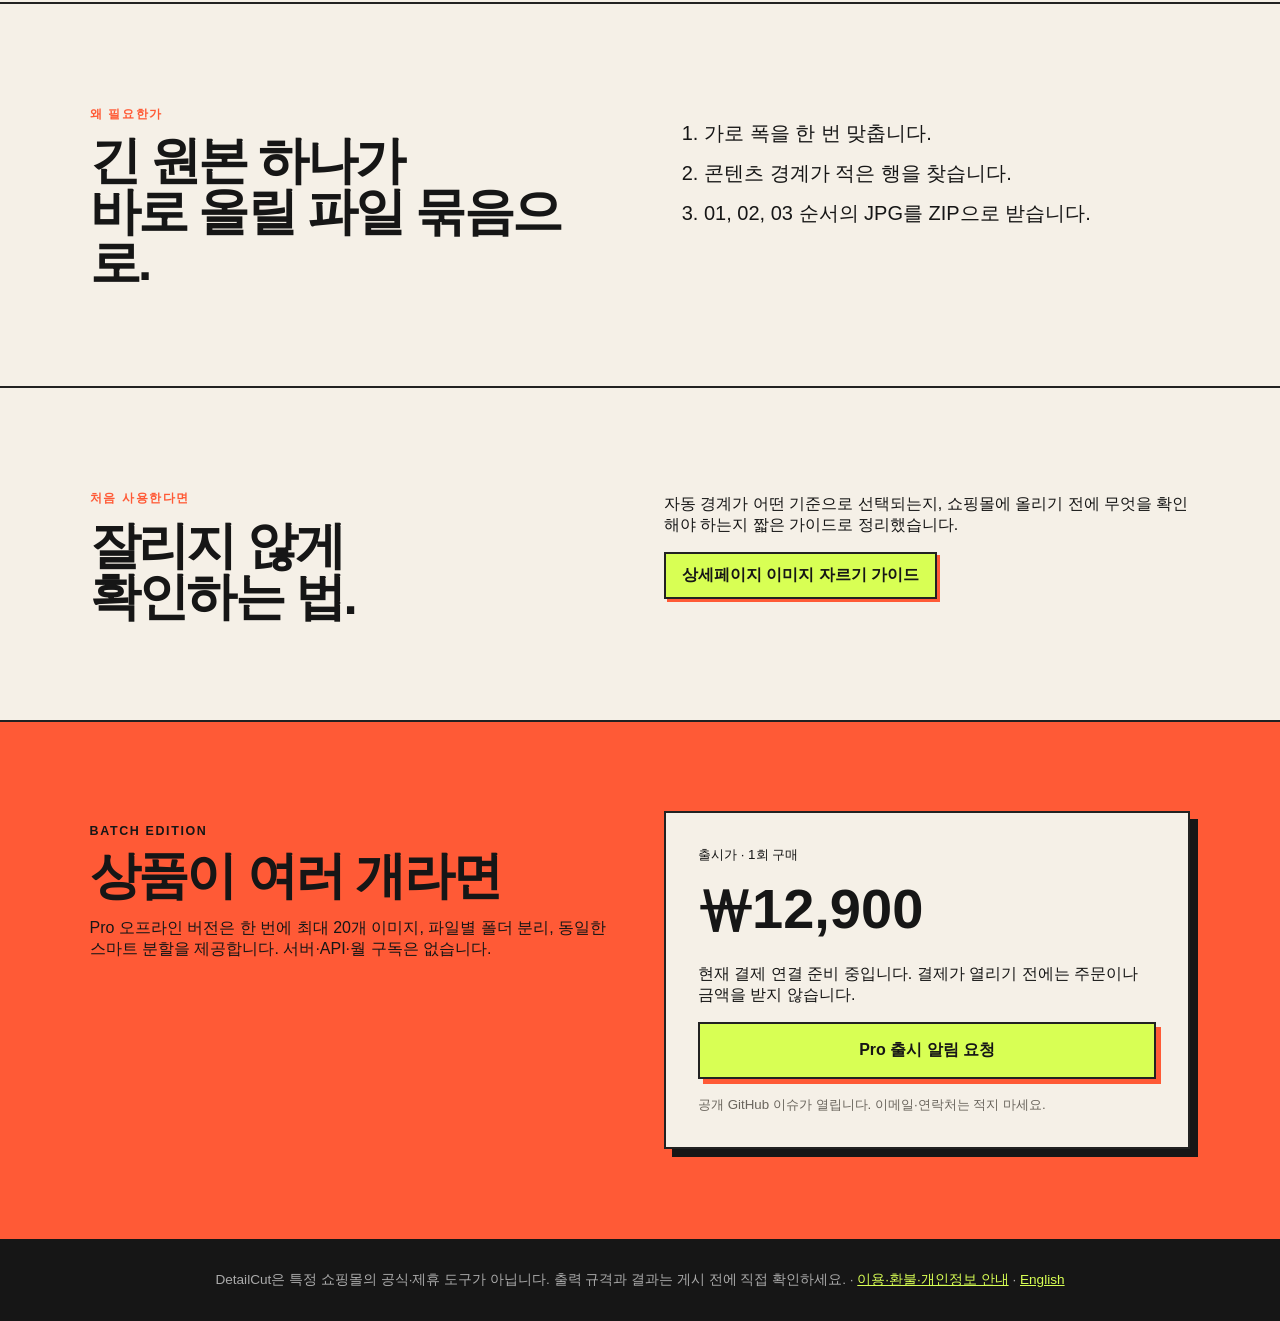
==== commit 32a96a61: "Clarify Korean search intent" ====
--- a/index.html
+++ b/index.html
@@ -3,25 +3,25 @@
 <head>
   <meta charset="utf-8">
   <meta name="viewport" content="width=device-width, initial-scale=1">
-  <meta name="description" content="긴 상품 상세 이미지를 내용이 적은 지점에서 나눠 JPG와 ZIP으로 받는 로컬 브라우저 도구입니다.">
+  <meta name="description" content="긴 상세페이지 이미지를 글자와 상품 경계가 적은 지점에서 자동 분할하고 번호순 JPG ZIP으로 받는 무료 로컬 브라우저 도구입니다.">
   <link rel="canonical" href="https://softpeanut.github.io/detailcut/">
   <link rel="alternate" hreflang="ko" href="https://softpeanut.github.io/detailcut/">
   <link rel="alternate" hreflang="en" href="https://softpeanut.github.io/detailcut/en.html">
   <link rel="alternate" hreflang="x-default" href="https://softpeanut.github.io/detailcut/en.html">
   <meta property="og:type" content="website">
-  <meta property="og:title" content="DetailCut — 긴 상세페이지, 끊김 적게 나누기">
-  <meta property="og:description" content="긴 상품 상세 이미지를 조용한 경계에서 나눠 번호순 JPG ZIP으로 받으세요. 파일은 서버로 전송되지 않습니다.">
+  <meta property="og:title" content="상세페이지 이미지 자르기·자동 분할 — DetailCut">
+  <meta property="og:description" content="긴 상세 이미지를 글자와 상품 경계가 적은 지점에서 나눠 번호순 JPG ZIP으로 받으세요. 파일은 서버로 전송되지 않습니다.">
   <meta property="og:url" content="https://softpeanut.github.io/detailcut/">
   <meta property="og:image" content="https://softpeanut.github.io/detailcut/cover.png">
   <meta name="twitter:card" content="summary_large_image">
-  <title>DetailCut — 긴 상세페이지, 끊김 적게 나누기</title>
+  <title>상세페이지 이미지 자르기·자동 분할 무료 — DetailCut</title>
   <link rel="stylesheet" href="styles.css">
-  <script type="application/ld+json">{"@context":"https://schema.org","@type":"WebApplication","name":"DetailCut","url":"https://softpeanut.github.io/detailcut/","applicationCategory":"DesignApplication","operatingSystem":"Any modern browser","isAccessibleForFree":true,"description":"긴 상품 상세 이미지를 조용한 가로 경계에서 나눠 번호순 JPG ZIP으로 만드는 로컬 브라우저 도구입니다.","offers":{"@type":"Offer","price":"0","priceCurrency":"KRW"}}</script>
+  <script type="application/ld+json">{"@context":"https://schema.org","@type":"WebApplication","name":"DetailCut","url":"https://softpeanut.github.io/detailcut/","applicationCategory":"DesignApplication","operatingSystem":"Any modern browser","isAccessibleForFree":true,"description":"긴 상세페이지 이미지를 글자와 상품 경계가 적은 지점에서 자동 분할해 번호순 JPG ZIP으로 만드는 로컬 브라우저 도구입니다.","featureList":["조용한 가로 경계 탐색","번호순 JPG ZIP 다운로드","브라우저 내부 이미지 처리"],"offers":{"@type":"Offer","price":"0","priceCurrency":"KRW"}}</script>
 </head>
 <body>
   <header>
     <p class="eyebrow">LOCAL-ONLY DETAIL IMAGE SLICER</p>
-    <h1>긴 상세페이지를<br><em>아무 데서나 자르지 마세요.</em></h1>
+    <h1>상세페이지 이미지 자르기,<br><em>아무 데서나 하지 마세요.</em></h1>
     <p class="lead">목표 높이 근처의 조용한 가로선을 찾아, 긴 이미지를 순서대로 나누고 한 ZIP으로 정리합니다. 이미지가 서버로 전송되는 경로는 없습니다.</p>
     <a class="button" href="#tool">이미지 1개 무료로 자르기</a>
   </header>
@@ -74,7 +74,7 @@
 
     <section class="explain">
       <div><p class="eyebrow dark">처음 사용한다면</p><h2>잘리지 않게<br>확인하는 법.</h2></div>
-      <div><p>자동 경계가 어떤 기준으로 선택되는지, 쇼핑몰에 올리기 전에 무엇을 확인해야 하는지 짧은 가이드로 정리했습니다.</p><a class="button small" href="guide.html">상세페이지 분할 가이드</a></div>
+        <div><p>자동 경계가 어떤 기준으로 선택되는지, 쇼핑몰에 올리기 전에 무엇을 확인해야 하는지 짧은 가이드로 정리했습니다.</p><a class="button small" href="guide.html">상세페이지 이미지 자르기 가이드</a></div>
     </section>
 
     <section class="pricing">
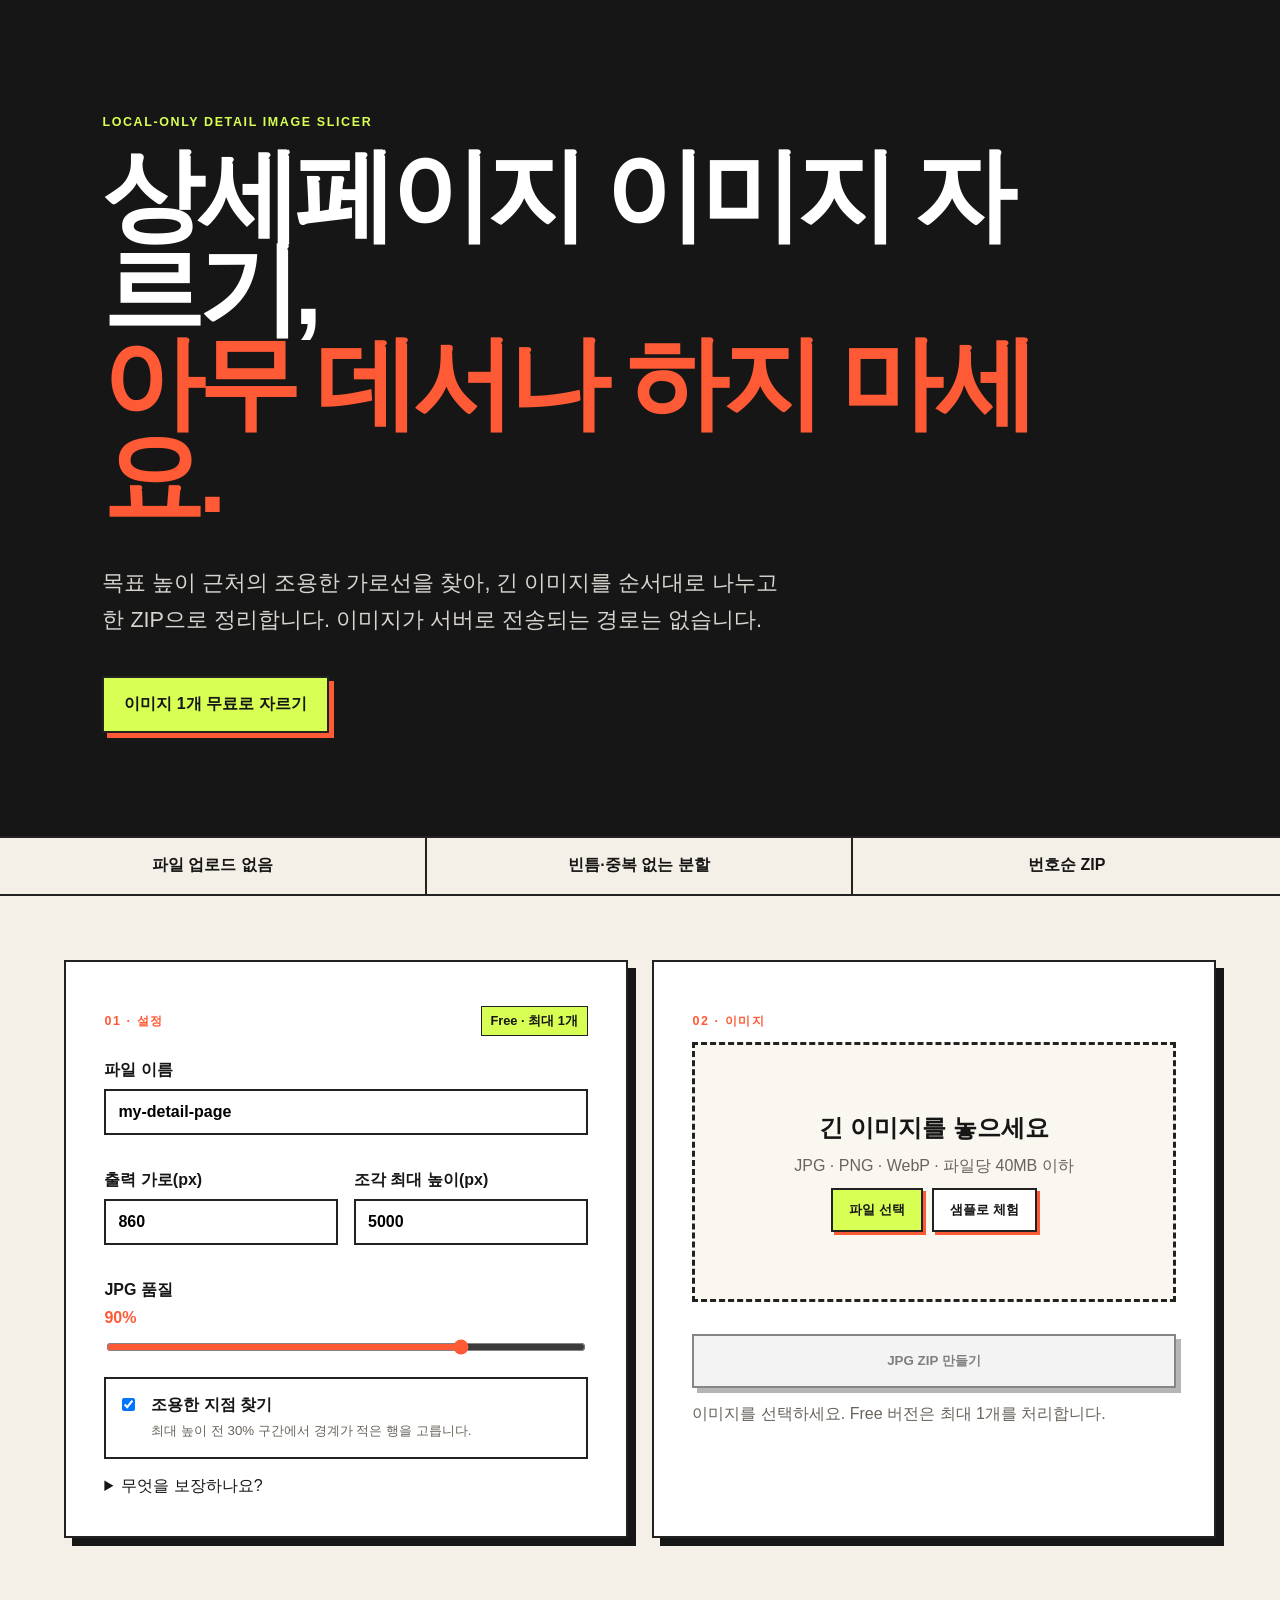
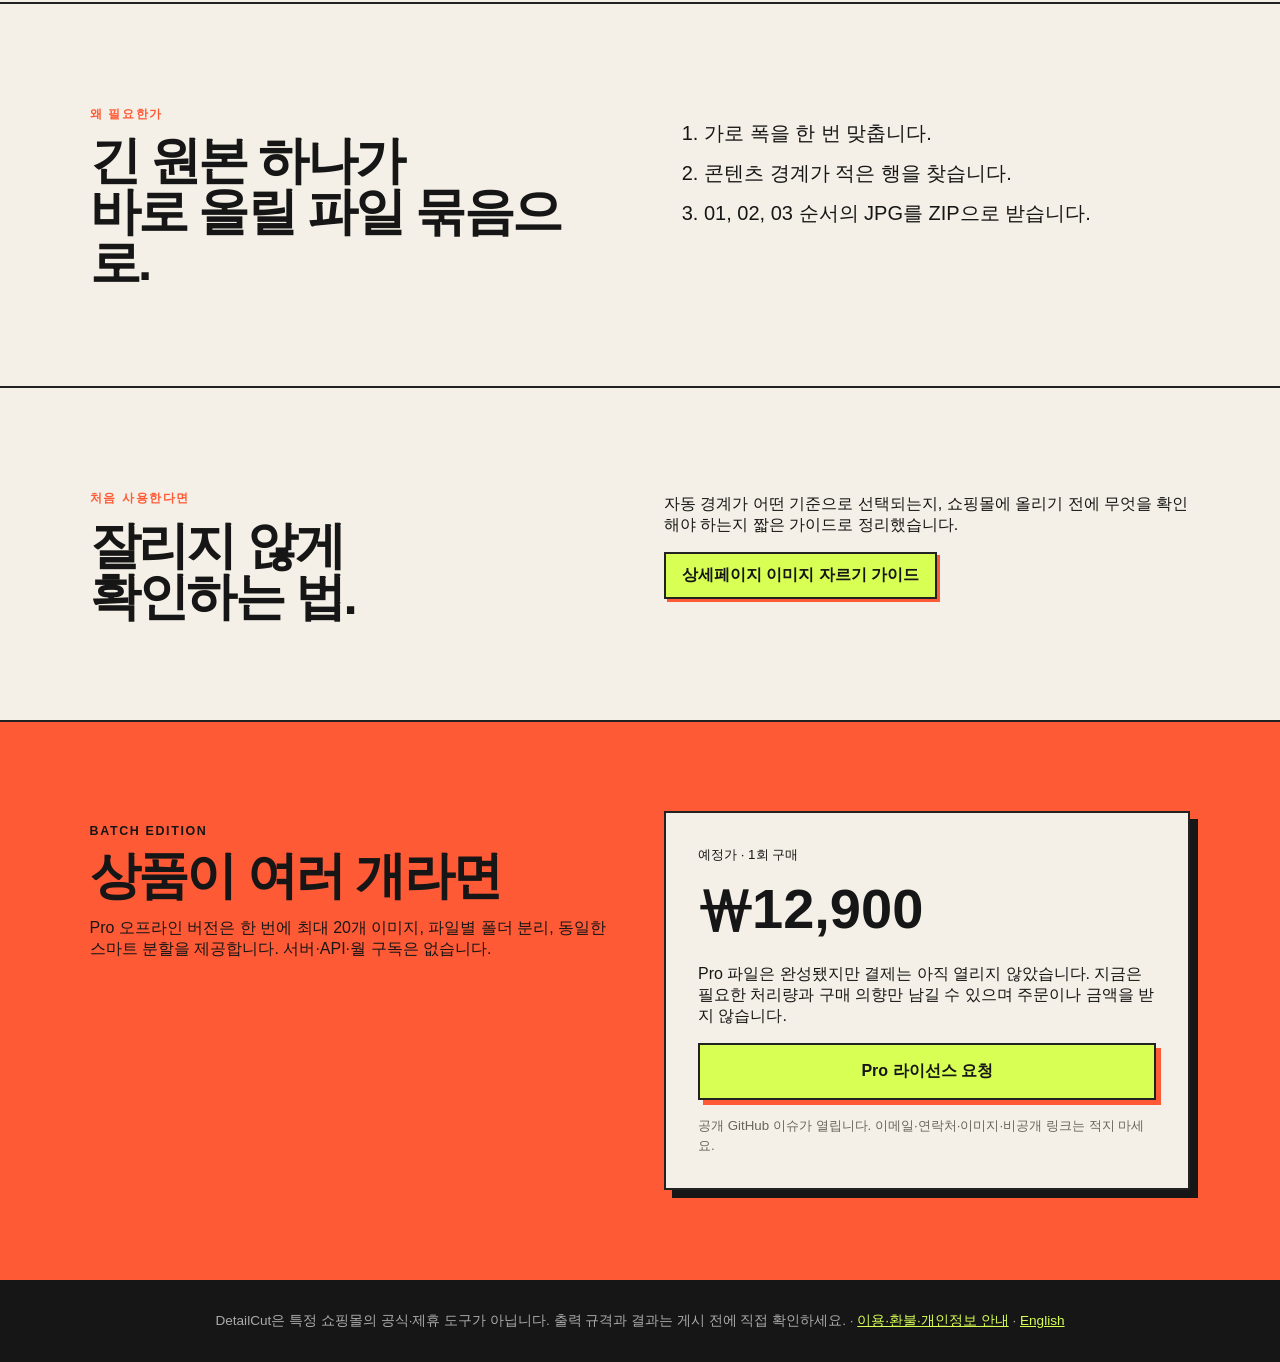
==== commit 936e22bb: "Measure Pro license intent" ====
--- a/index.html
+++ b/index.html
@@ -74,12 +74,12 @@
 
     <section class="explain">
       <div><p class="eyebrow dark">처음 사용한다면</p><h2>잘리지 않게<br>확인하는 법.</h2></div>
-        <div><p>자동 경계가 어떤 기준으로 선택되는지, 쇼핑몰에 올리기 전에 무엇을 확인해야 하는지 짧은 가이드로 정리했습니다.</p><a class="button small" href="guide.html">상세페이지 이미지 자르기 가이드</a></div>
+      <div><p>자동 경계가 어떤 기준으로 선택되는지, 쇼핑몰에 올리기 전에 무엇을 확인해야 하는지 짧은 가이드로 정리했습니다.</p><a class="button small" href="guide.html">상세페이지 이미지 자르기 가이드</a></div>
     </section>
 
     <section class="pricing">
       <div><p class="eyebrow">BATCH EDITION</p><h2>상품이 여러 개라면</h2><p>Pro 오프라인 버전은 한 번에 최대 20개 이미지, 파일별 폴더 분리, 동일한 스마트 분할을 제공합니다. 서버·API·월 구독은 없습니다.</p></div>
-      <div class="price"><small>출시가 · 1회 구매</small><strong>₩12,900</strong><p>현재 결제 연결 준비 중입니다. 결제가 열리기 전에는 주문이나 금액을 받지 않습니다.</p><a class="button interest" href="https://github.com/softpeanut/detailcut/issues/new?template=pro-interest.yml" rel="nofollow">Pro 출시 알림 요청</a><small class="privacy-note">공개 GitHub 이슈가 열립니다. 이메일·연락처는 적지 마세요.</small></div>
+      <div class="price"><small>예정가 · 1회 구매</small><strong>₩12,900</strong><p>Pro 파일은 완성됐지만 결제는 아직 열리지 않았습니다. 지금은 필요한 처리량과 구매 의향만 남길 수 있으며 주문이나 금액을 받지 않습니다.</p><a class="button interest" href="https://github.com/softpeanut/detailcut/issues/new?template=pro-interest.yml" rel="nofollow">Pro 라이선스 요청</a><small class="privacy-note">공개 GitHub 이슈가 열립니다. 이메일·연락처·이미지·비공개 링크는 적지 마세요.</small></div>
     </section>
   </main>
 
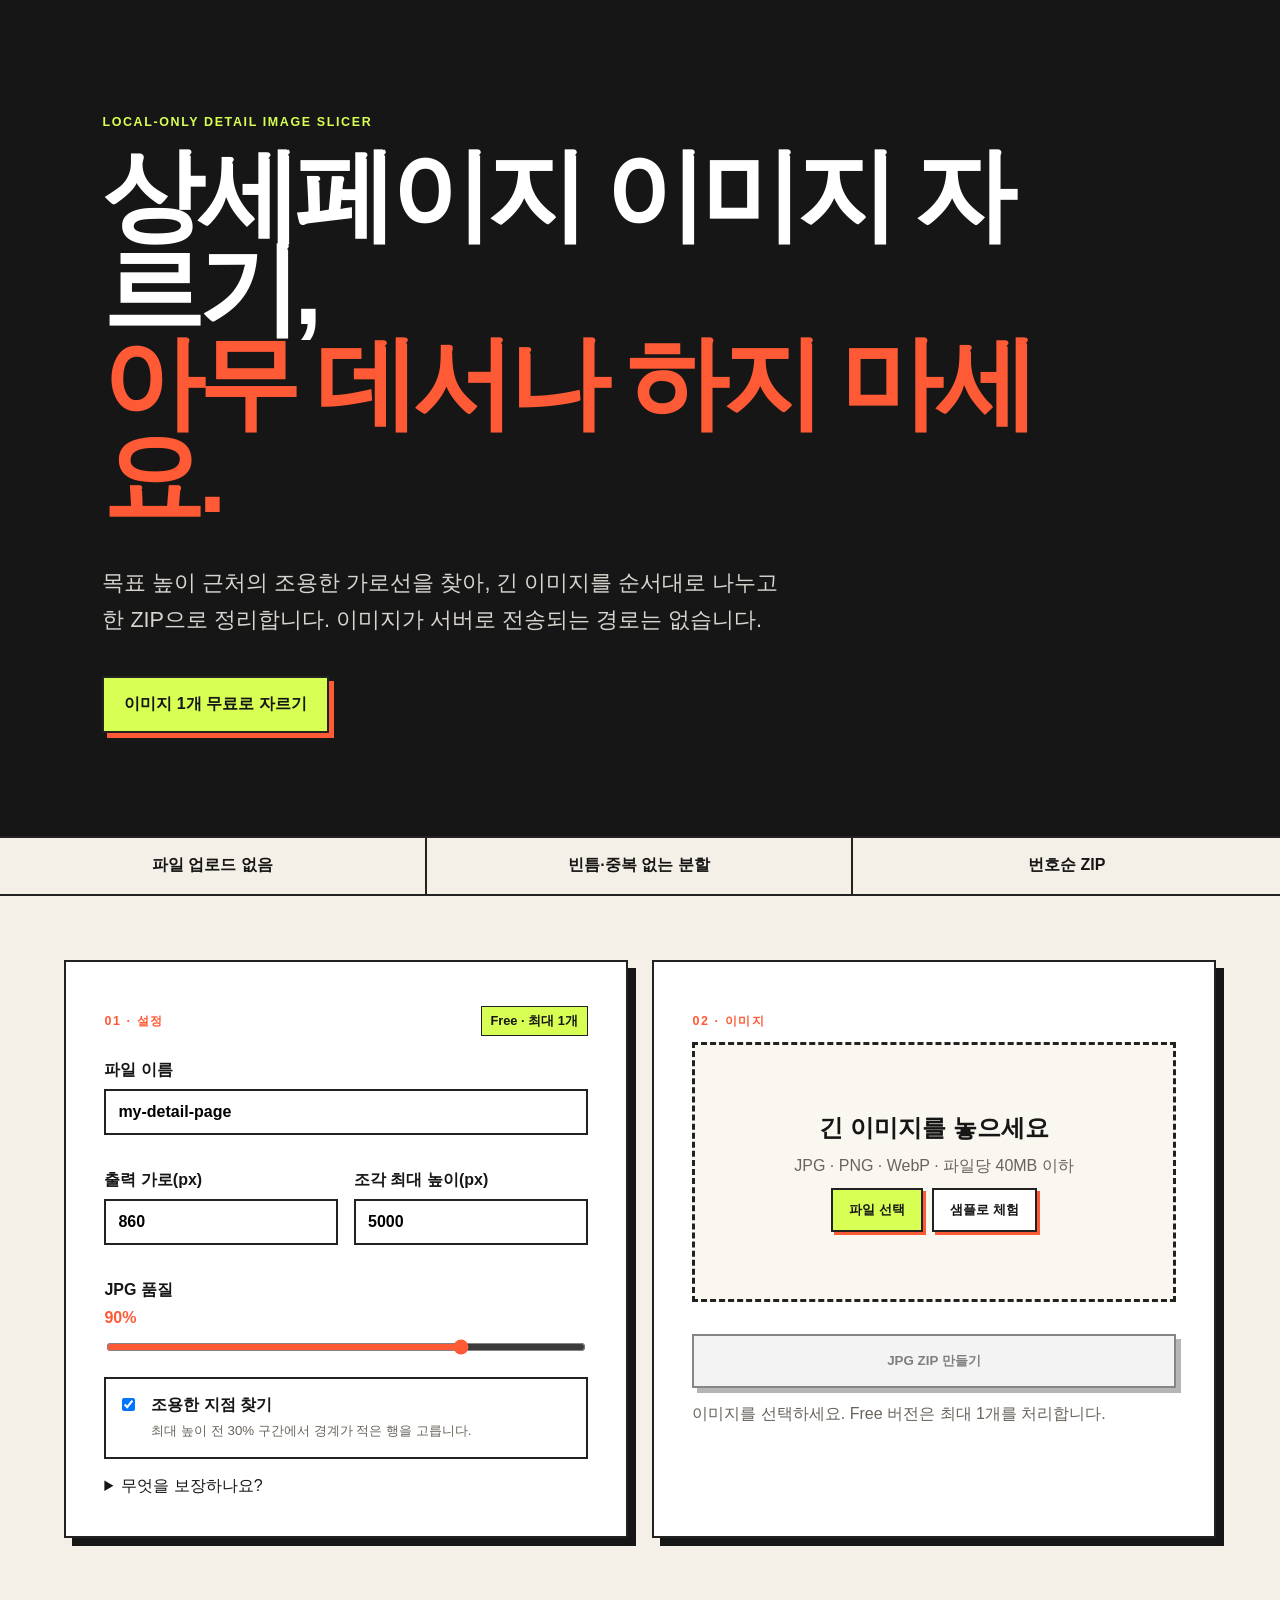
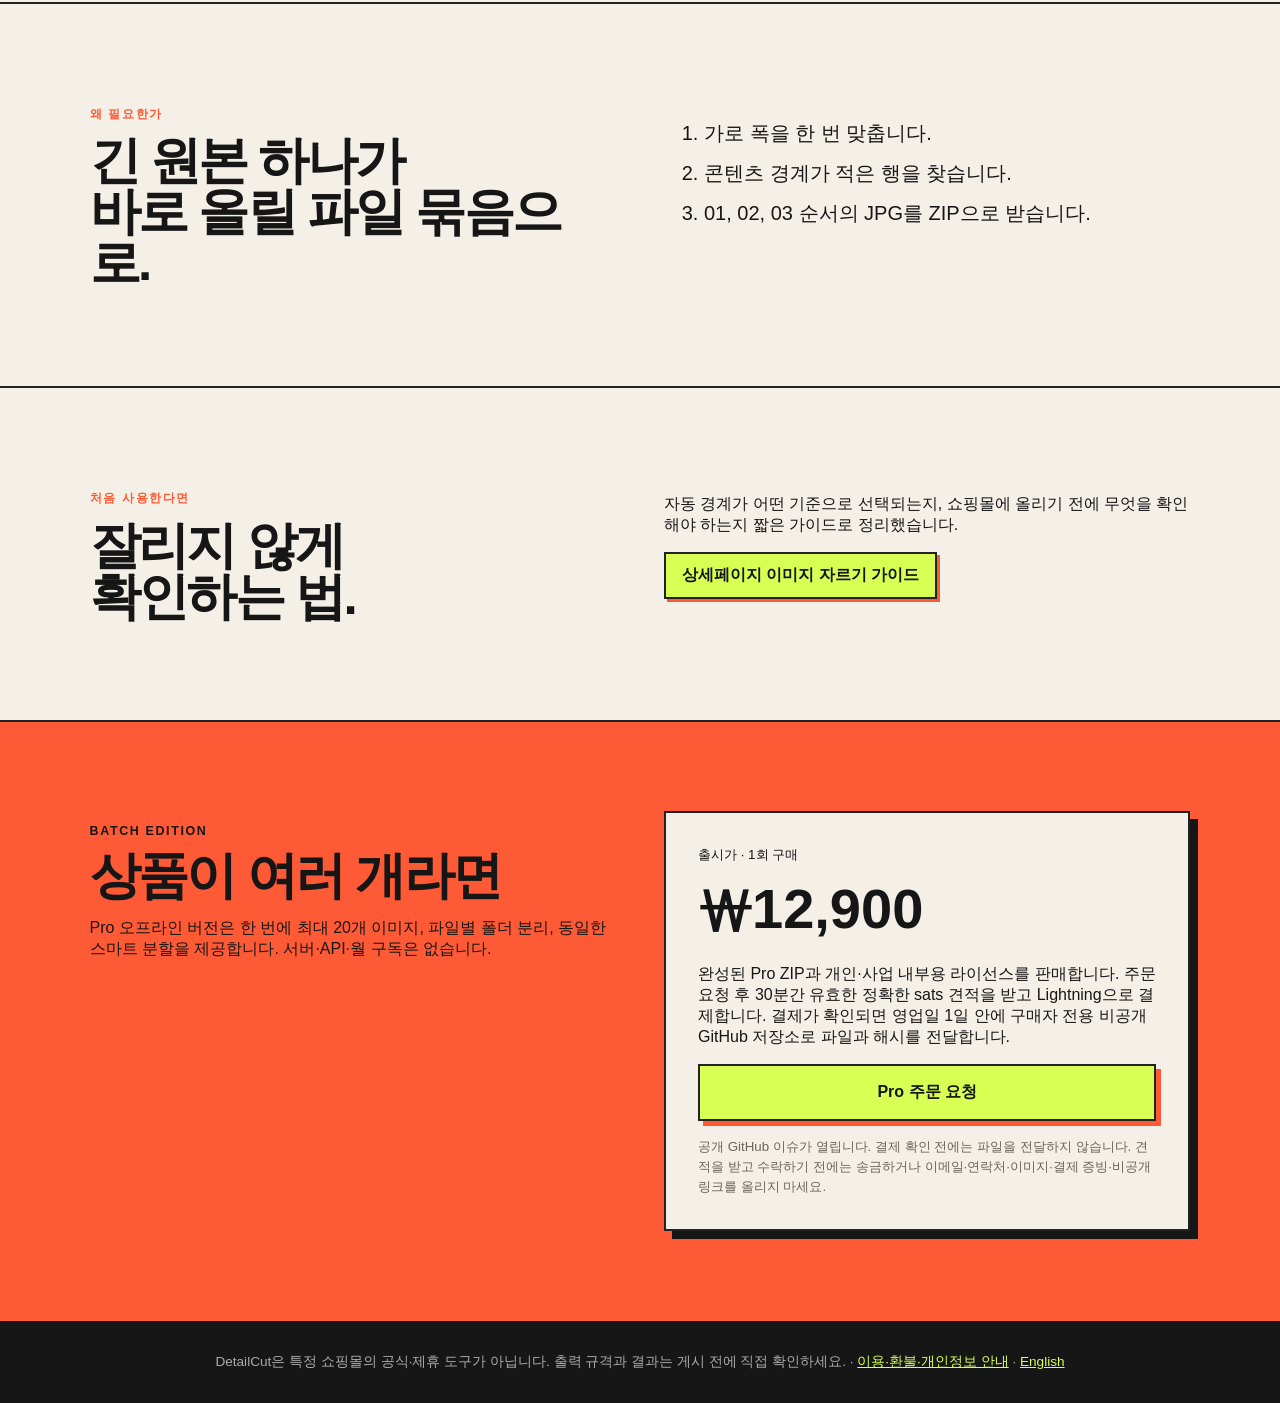
==== commit 61186146: "Open bounded DetailCut Pro order flow" ====
--- a/index.html
+++ b/index.html
@@ -79,7 +79,7 @@
 
     <section class="pricing">
       <div><p class="eyebrow">BATCH EDITION</p><h2>상품이 여러 개라면</h2><p>Pro 오프라인 버전은 한 번에 최대 20개 이미지, 파일별 폴더 분리, 동일한 스마트 분할을 제공합니다. 서버·API·월 구독은 없습니다.</p></div>
-      <div class="price"><small>예정가 · 1회 구매</small><strong>₩12,900</strong><p>Pro 파일은 완성됐지만 결제는 아직 열리지 않았습니다. 지금은 필요한 처리량과 구매 의향만 남길 수 있으며 주문이나 금액을 받지 않습니다.</p><a class="button interest" href="https://github.com/softpeanut/detailcut/issues/new?template=pro-interest.yml" rel="nofollow">Pro 라이선스 요청</a><small class="privacy-note">공개 GitHub 이슈가 열립니다. 이메일·연락처·이미지·비공개 링크는 적지 마세요.</small></div>
+      <div class="price"><small>출시가 · 1회 구매</small><strong>₩12,900</strong><p>완성된 Pro ZIP과 개인·사업 내부용 라이선스를 판매합니다. 주문 요청 후 30분간 유효한 정확한 sats 견적을 받고 Lightning으로 결제합니다. 결제가 확인되면 영업일 1일 안에 구매자 전용 비공개 GitHub 저장소로 파일과 해시를 전달합니다.</p><a class="button interest" href="https://github.com/softpeanut/detailcut/issues/new?template=pro-interest.yml" rel="nofollow">Pro 주문 요청</a><small class="privacy-note">공개 GitHub 이슈가 열립니다. 결제 확인 전에는 파일을 전달하지 않습니다. 견적을 받고 수락하기 전에는 송금하거나 이메일·연락처·이미지·결제 증빙·비공개 링크를 올리지 마세요.</small></div>
     </section>
   </main>
 
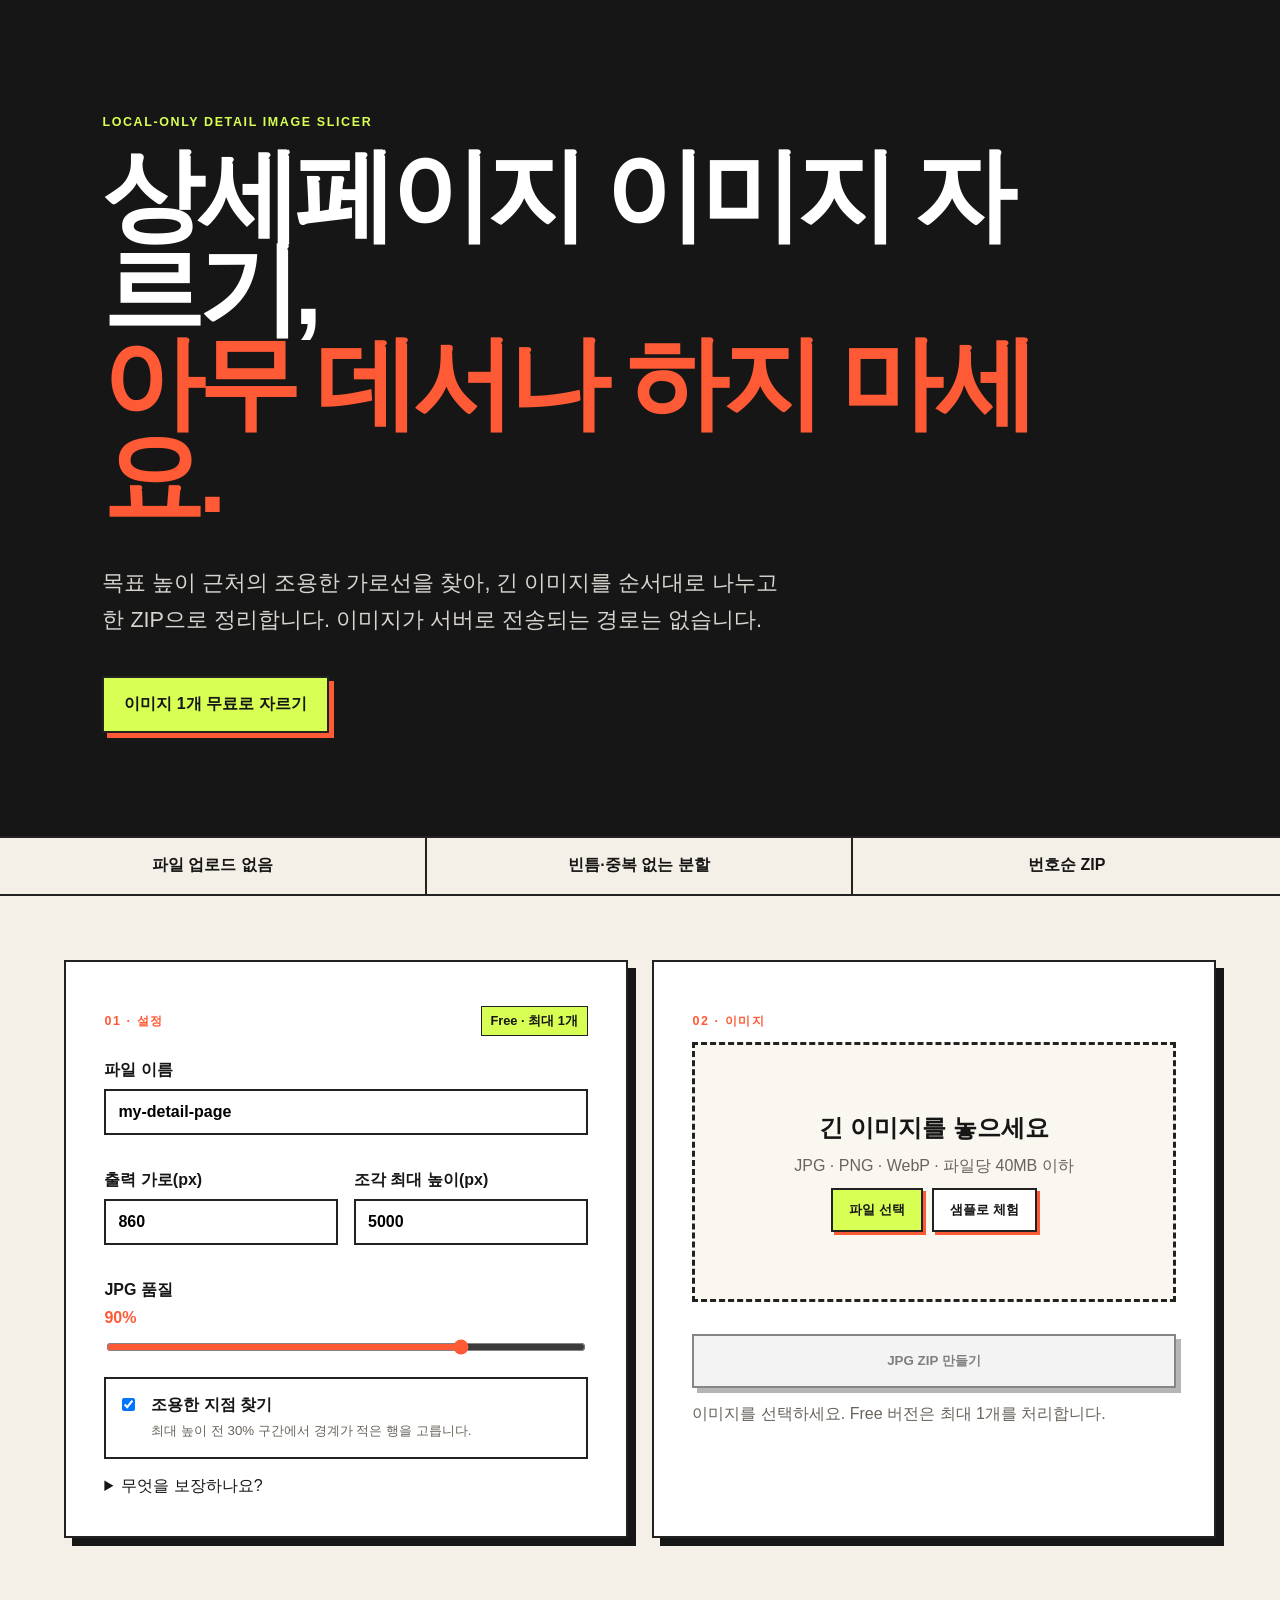
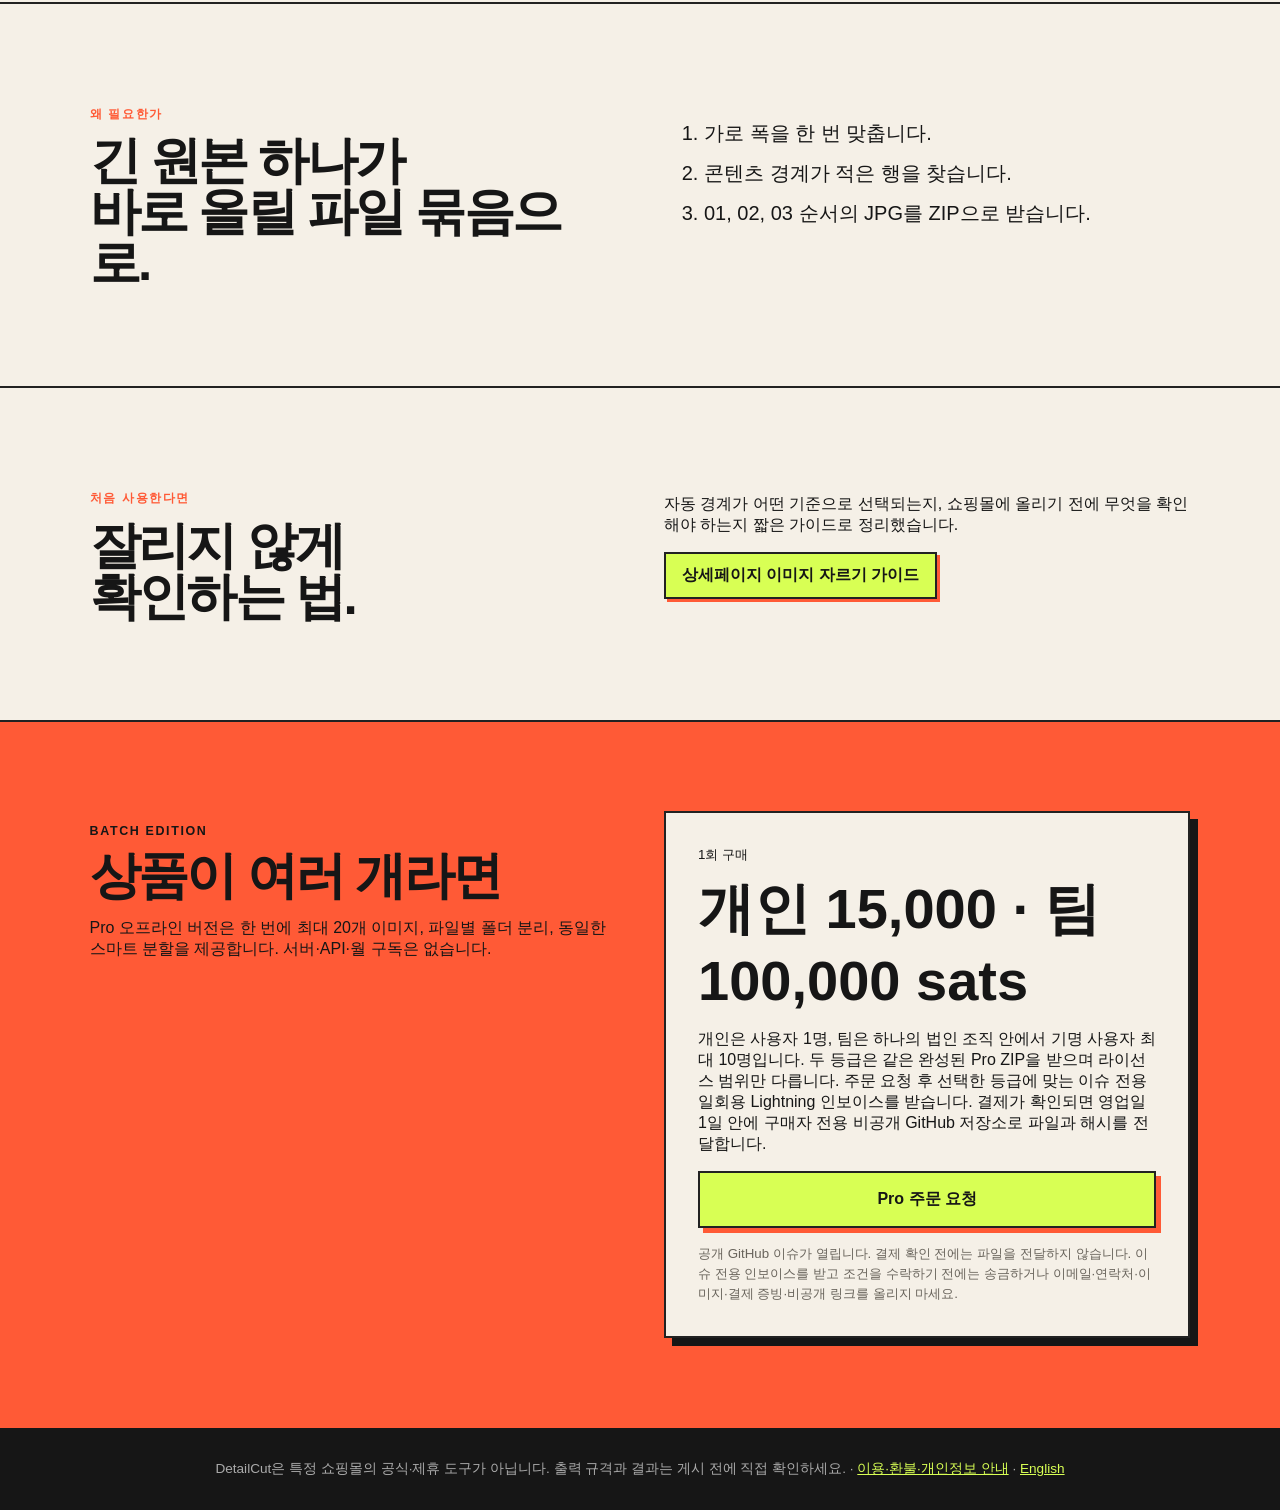
==== commit 4889b010: "Add Team license tier to Pro order flow" ====
--- a/index.html
+++ b/index.html
@@ -79,7 +79,7 @@
 
     <section class="pricing">
       <div><p class="eyebrow">BATCH EDITION</p><h2>상품이 여러 개라면</h2><p>Pro 오프라인 버전은 한 번에 최대 20개 이미지, 파일별 폴더 분리, 동일한 스마트 분할을 제공합니다. 서버·API·월 구독은 없습니다.</p></div>
-      <div class="price"><small>출시가 · 1회 구매</small><strong>₩12,900</strong><p>완성된 Pro ZIP과 개인·사업 내부용 라이선스를 판매합니다. 주문 요청 후 30분간 유효한 정확한 sats 견적을 받고 Lightning으로 결제합니다. 결제가 확인되면 영업일 1일 안에 구매자 전용 비공개 GitHub 저장소로 파일과 해시를 전달합니다.</p><a class="button interest" href="https://github.com/softpeanut/detailcut/issues/new?template=pro-interest.yml" rel="nofollow">Pro 주문 요청</a><small class="privacy-note">공개 GitHub 이슈가 열립니다. 결제 확인 전에는 파일을 전달하지 않습니다. 견적을 받고 수락하기 전에는 송금하거나 이메일·연락처·이미지·결제 증빙·비공개 링크를 올리지 마세요.</small></div>
+      <div class="price"><small>1회 구매</small><strong>개인 15,000 · 팀 100,000 sats</strong><p>개인은 사용자 1명, 팀은 하나의 법인 조직 안에서 기명 사용자 최대 10명입니다. 두 등급은 같은 완성된 Pro ZIP을 받으며 라이선스 범위만 다릅니다. 주문 요청 후 선택한 등급에 맞는 이슈 전용 일회용 Lightning 인보이스를 받습니다. 결제가 확인되면 영업일 1일 안에 구매자 전용 비공개 GitHub 저장소로 파일과 해시를 전달합니다.</p><a class="button interest" href="https://github.com/softpeanut/detailcut/issues/new?template=pro-interest.yml" rel="nofollow">Pro 주문 요청</a><small class="privacy-note">공개 GitHub 이슈가 열립니다. 결제 확인 전에는 파일을 전달하지 않습니다. 이슈 전용 인보이스를 받고 조건을 수락하기 전에는 송금하거나 이메일·연락처·이미지·결제 증빙·비공개 링크를 올리지 마세요.</small></div>
     </section>
   </main>
 
